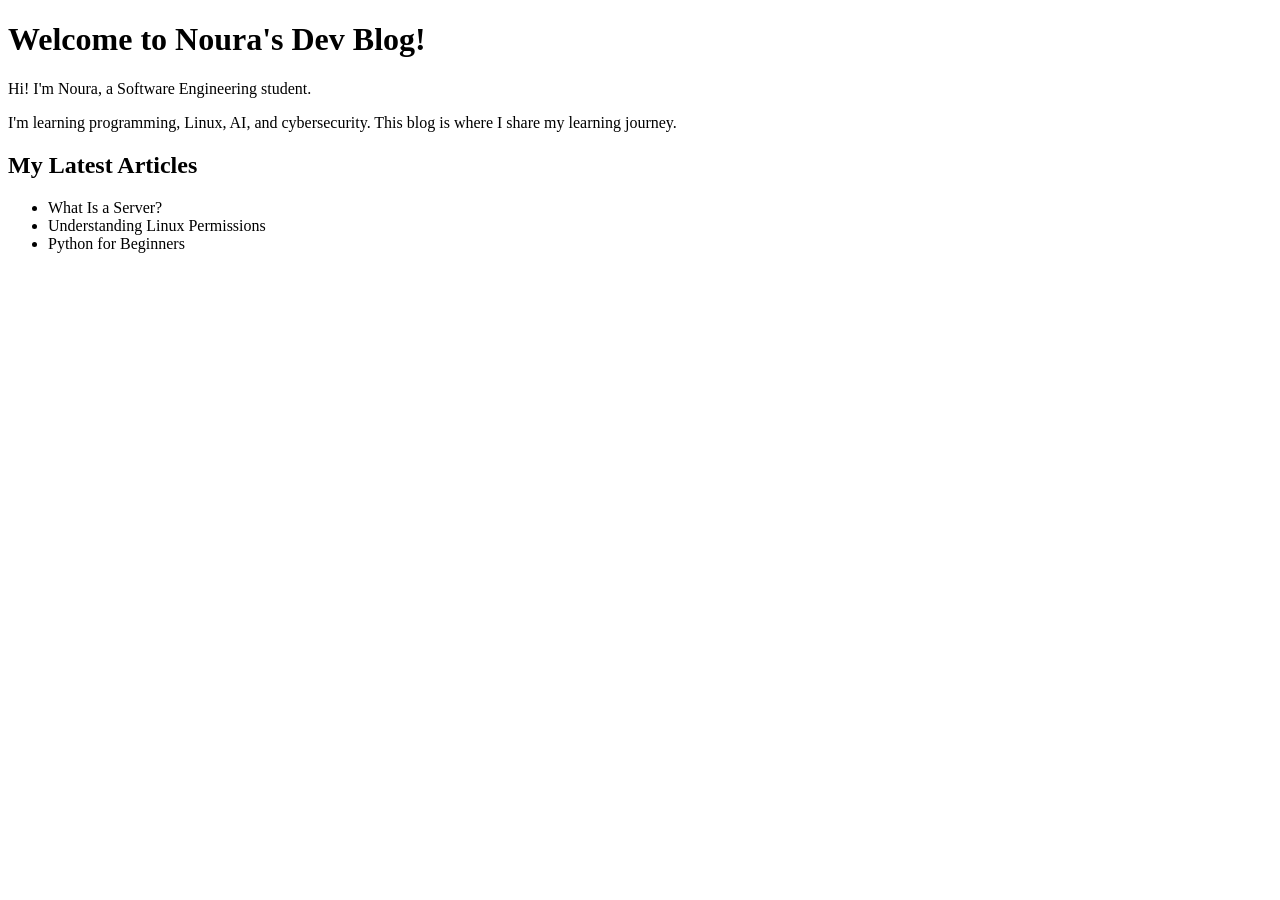
==== index.html @ 523fd0c4 "Create index.html" ====
<!DOCTYPE html>
<html lang="en">
<head>
    <meta charset="UTF-8">
    <meta name="viewport" content="width=device-width, initial-scale=1.0">
    <title>Noura's Dev Blog</title>
</head>
<body>
    <h1>Welcome to Noura's Dev Blog!</h1>

    <p>Hi! I'm Noura, a Software Engineering student.</p>

    <p>
        I'm learning programming, Linux, AI, and cybersecurity.
        This blog is where I share my learning journey.
    </p>

    <h2>My Latest Articles</h2>

    <ul>
        <li>What Is a Server?</li>
        <li>Understanding Linux Permissions</li>
        <li>Python for Beginners</li>
    </ul>
</body>
</html>
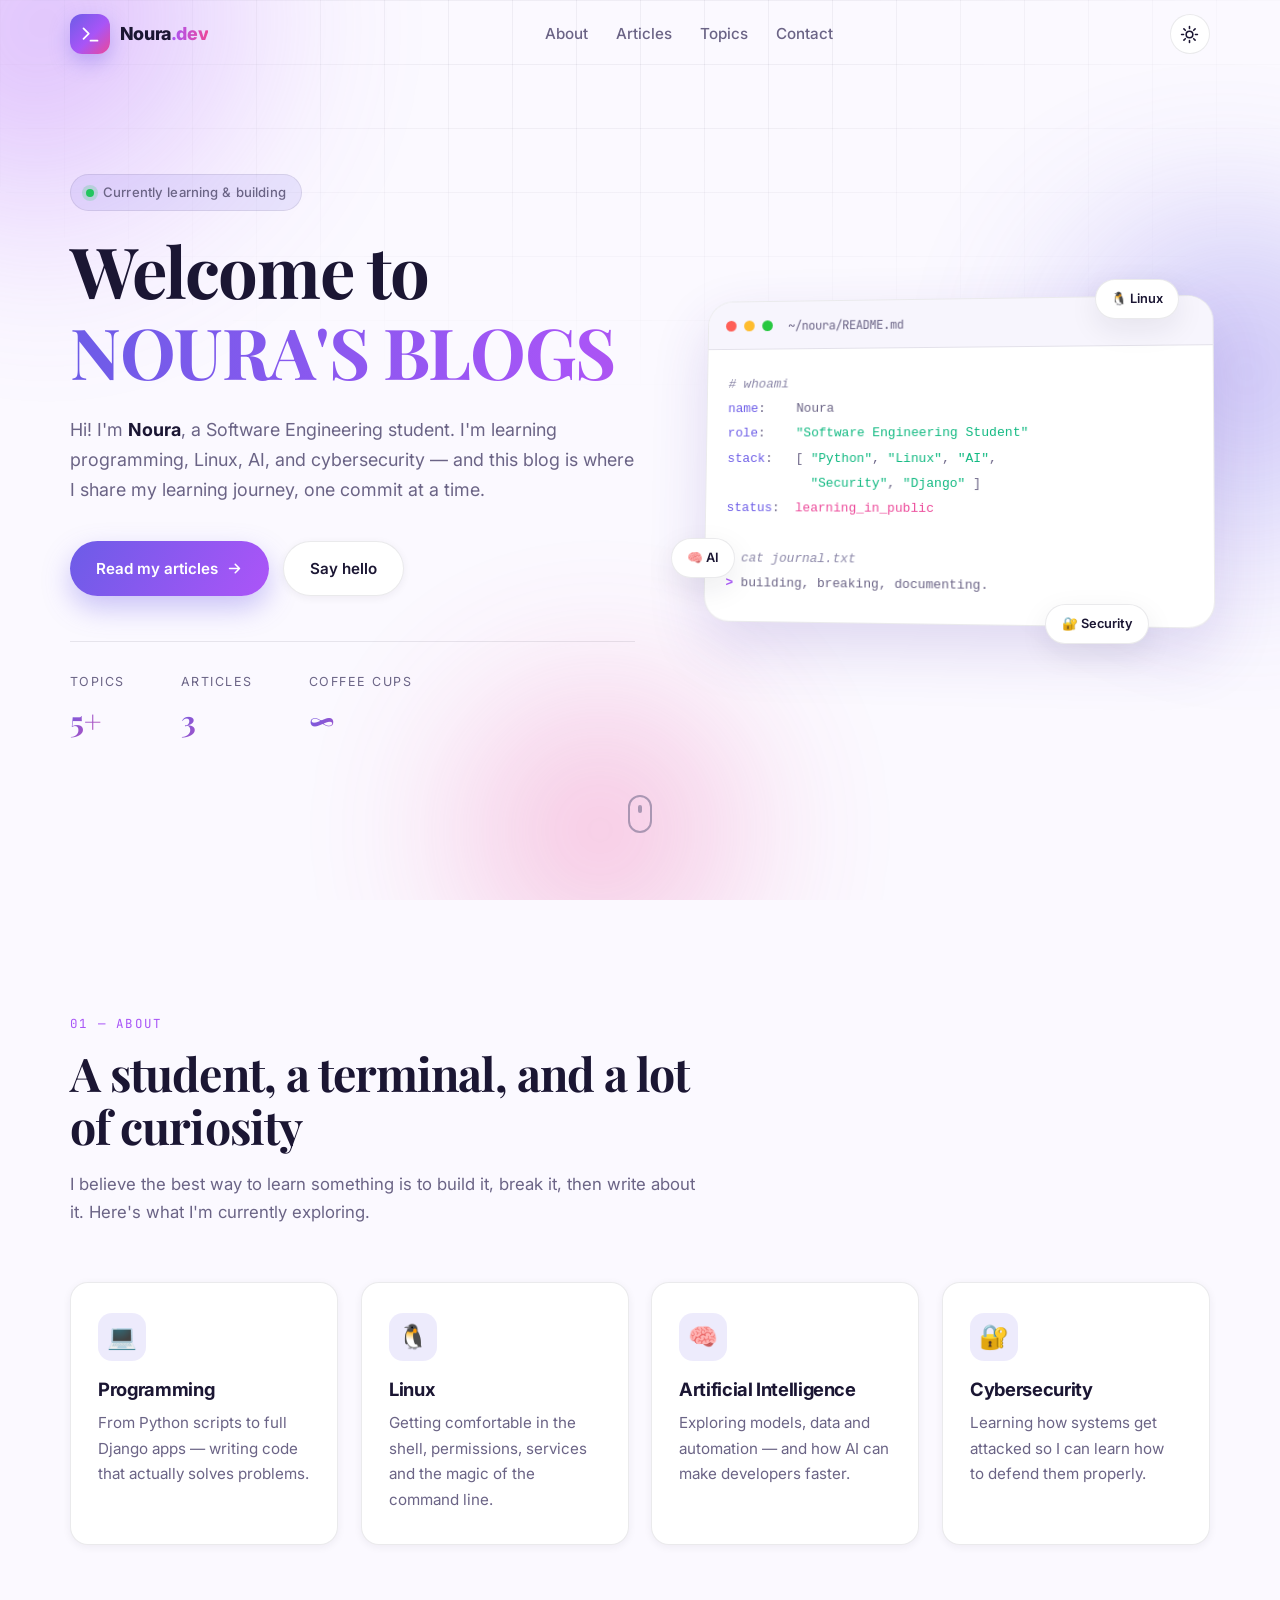
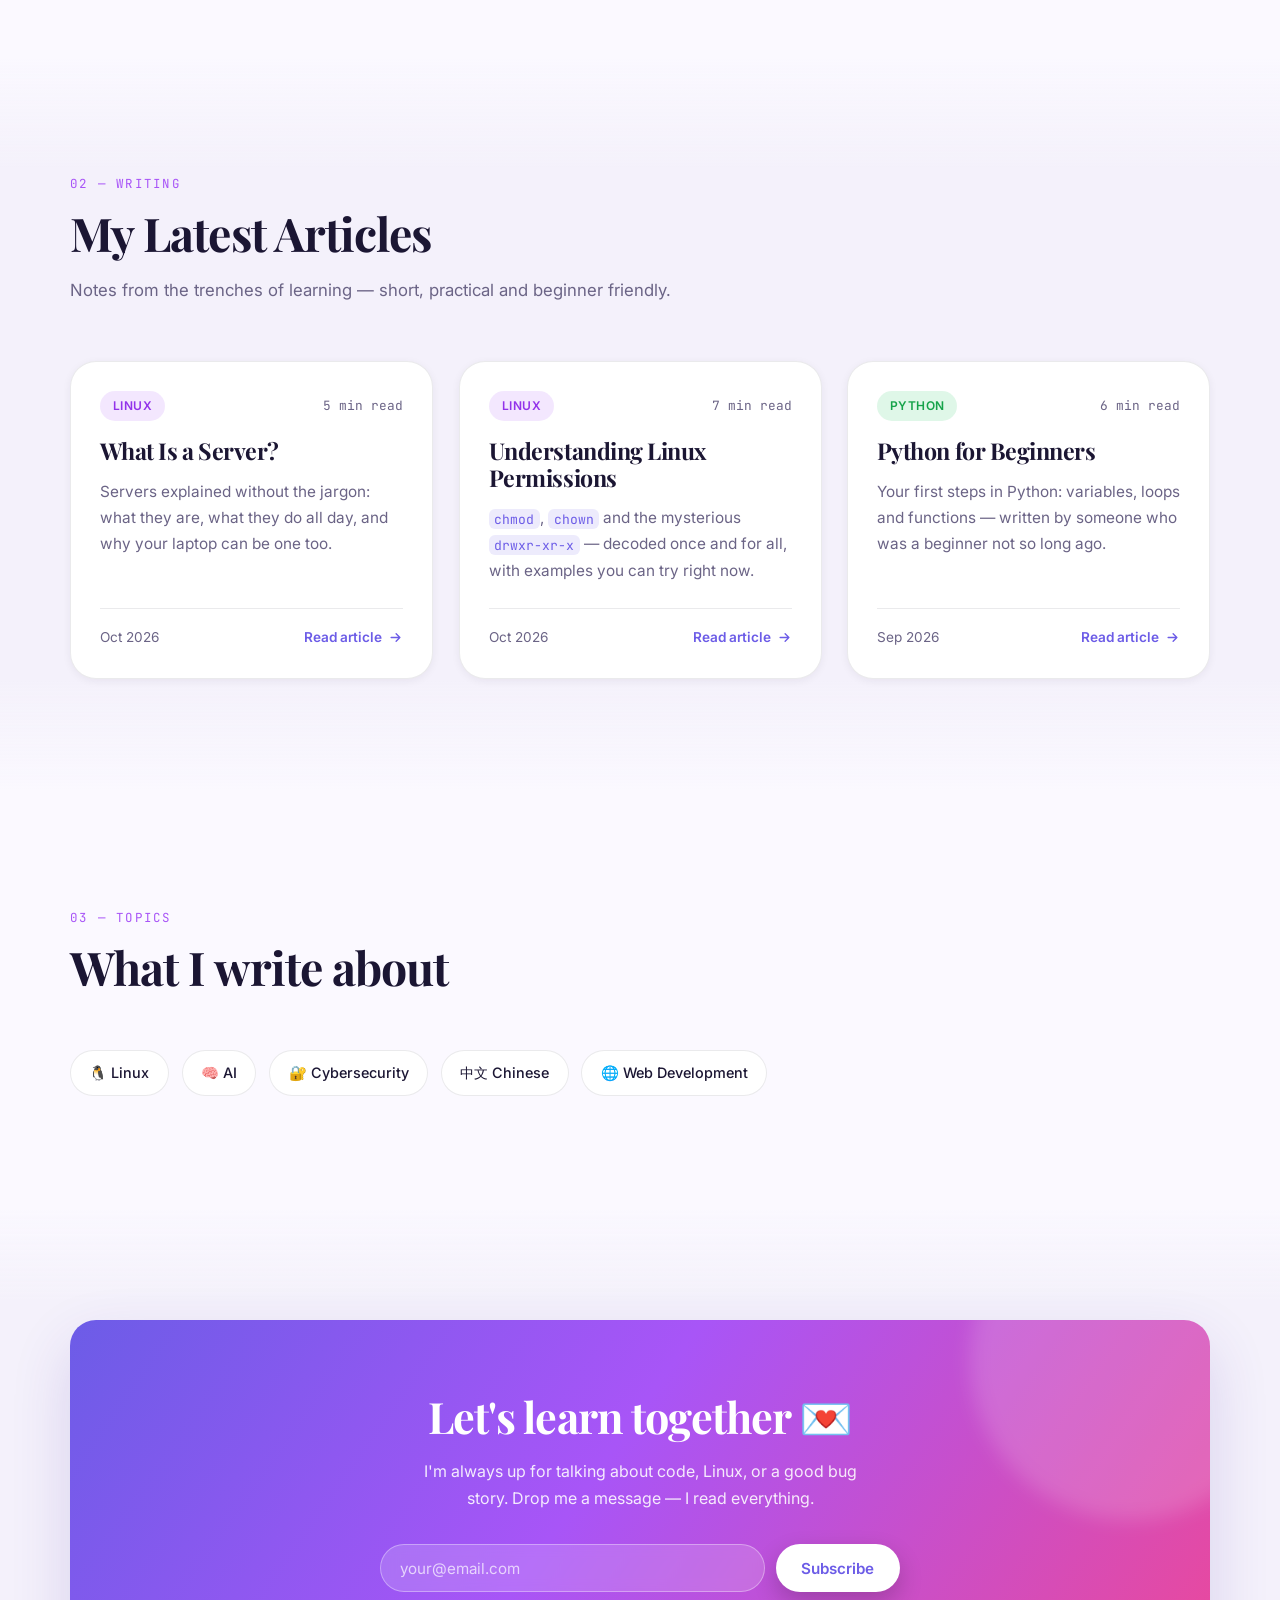
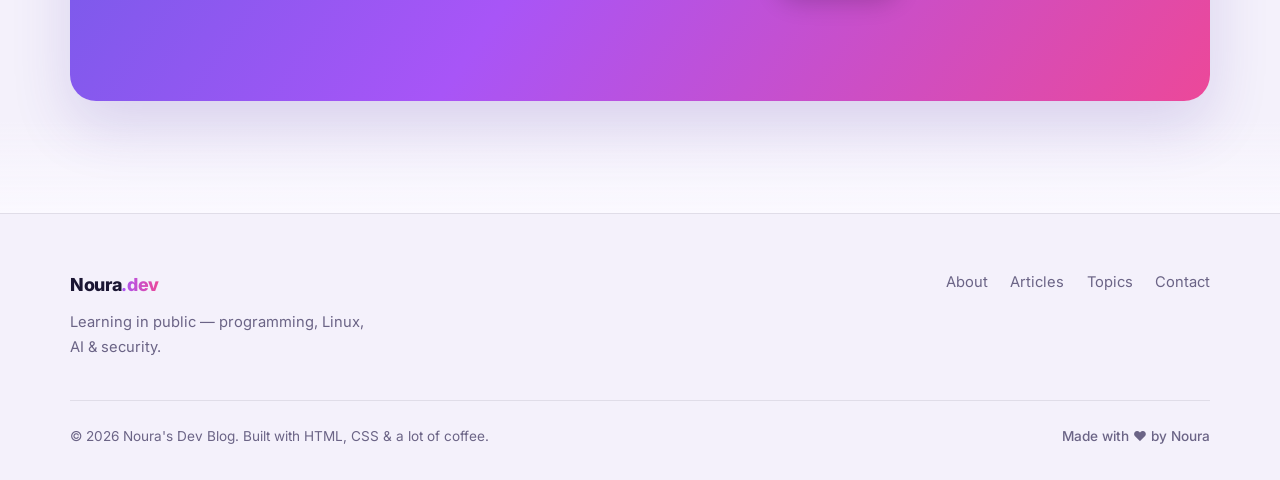
==== commit c08f042f: "styling" ====
--- a/index.html
+++ b/index.html
@@ -1,26 +1,297 @@
 <!DOCTYPE html>
-<html lang="en">
+<html lang="en" data-theme="light">
 <head>
     <meta charset="UTF-8">
     <meta name="viewport" content="width=device-width, initial-scale=1.0">
-    <title>Noura's Dev Blog</title>
+    <meta name="description" content="Noura's Dev Blog — a software engineering student's journey through programming, Linux, AI and cybersecurity.">
+    <title>NOURA'S BLOGS ✦ Learn · Build · Share</title>
+
+    <link rel="preconnect" href="https://fonts.googleapis.com">
+    <link rel="preconnect" href="https://fonts.gstatic.com" crossorigin>
+    <link href="https://fonts.googleapis.com/css2?family=Inter:wght@400;500;600;700;800&family=Playfair+Display:ital,wght@0,600;0,700;1,600&family=JetBrains+Mono:wght@400;500&display=swap" rel="stylesheet">
+    <link rel="stylesheet" href="styles.css">
 </head>
 <body>
-    <h1>Welcome to Noura's Dev Blog!</h1>
-
-    <p>Hi! I'm Noura, a Software Engineering student.</p>
-
-    <p>
-        I'm learning programming, Linux, AI, and cybersecurity.
-        This blog is where I share my learning journey.
-    </p>
-
-    <h2>My Latest Articles</h2>
-
-    <ul>
-        <li>What Is a Server?</li>
-        <li>Understanding Linux Permissions</li>
-        <li>Python for Beginners</li>
-    </ul>
+    <!-- Decorative background -->
+    <div class="bg-decor" aria-hidden="true">
+        <span class="blob blob-1"></span>
+        <span class="blob blob-2"></span>
+        <span class="blob blob-3"></span>
+        <span class="grid-lines"></span>
+    </div>
+
+    <a class="skip-link" href="#main">Skip to content</a>
+
+    <!-- ================= NAVBAR ================= -->
+    <header class="nav" id="nav">
+        <div class="container nav__inner">
+            <a class="logo" href="#top">
+                <span class="logo__mark" aria-hidden="true">
+                    <svg viewBox="0 0 24 24" fill="none" stroke="currentColor" stroke-width="2" stroke-linecap="round" stroke-linejoin="round">
+                        <path d="M4 17l6-6-6-6"/><path d="M12 19h8"/>
+                    </svg>
+                </span>
+                <span class="logo__text">Noura<span class="logo__accent">.dev</span></span>
+            </a>
+
+            <nav class="nav__links" aria-label="Main navigation">
+                <a href="#about">About</a>
+                <a href="#articles">Articles</a>
+                <a href="#topics">Topics</a>
+                <a href="#contact">Contact</a>
+            </nav>
+
+            <div class="nav__actions">
+                <button class="theme-toggle" id="themeToggle" type="button" aria-label="Toggle dark mode" title="Toggle dark mode">
+                    <svg class="icon-sun" viewBox="0 0 24 24" fill="none" stroke="currentColor" stroke-width="2" stroke-linecap="round">
+                        <circle cx="12" cy="12" r="4.2"/>
+                        <path d="M12 2v2.5M12 19.5V22M2 12h2.5M19.5 12H22M4.9 4.9l1.8 1.8M17.3 17.3l1.8 1.8M19.1 4.9l-1.8 1.8M6.7 17.3l-1.8 1.8"/>
+                    </svg>
+                    <svg class="icon-moon" viewBox="0 0 24 24" fill="none" stroke="currentColor" stroke-width="2" stroke-linecap="round" stroke-linejoin="round">
+                        <path d="M20 14.5A8.5 8.5 0 1 1 9.5 4a7 7 0 0 0 10.5 10.5z"/>
+                    </svg>
+                </button>
+                <button class="nav-toggle" id="navToggle" type="button" aria-label="Open menu" aria-expanded="false">
+                    <span></span><span></span><span></span>
+                </button>
+            </div>
+        </div>
+    </header>
+
+    <main id="main">
+        <!-- ================= HERO ================= -->
+        <section class="hero" id="top">
+            <div class="container hero__inner">
+                <div class="hero__copy reveal">
+                    <span class="badge">
+                        <span class="badge__dot"></span>
+                        Currently learning &amp; building
+                    </span>
+
+                    <h1 class="hero__title">
+                        Welcome to
+                        <span class="gradient-text">NOURA'S BLOGS</span>
+                    </h1>
+
+                    <p class="hero__lead">
+                        Hi! I'm <strong>Noura</strong>, a Software Engineering student.
+                        I'm learning programming, Linux, AI, and cybersecurity —
+                        and this blog is where I share my learning journey, one commit at a time.
+                    </p>
+
+                    <div class="hero__cta">
+                        <a class="btn btn--primary" href="#articles">
+                            Read my articles
+                            <svg viewBox="0 0 24 24" fill="none" stroke="currentColor" stroke-width="2.2" stroke-linecap="round" stroke-linejoin="round">
+                                <path d="M5 12h14M13 6l6 6-6 6"/>
+                            </svg>
+                        </a>
+                        <a class="btn btn--ghost" href="#contact">Say hello</a>
+                    </div>
+
+                    <dl class="stats">
+                        <div class="stat">
+                            <dt>Topics</dt><dd>5+</dd>
+                        </div>
+                        <div class="stat">
+                            <dt>Articles</dt><dd id="statArticles">3</dd>
+                        </div>
+                        <div class="stat">
+                            <dt>Coffee cups</dt><dd>&#8734;</dd>
+                        </div>
+                    </dl>
+                </div>
+
+                <div class="hero__card reveal reveal--delay">
+                    <div class="card-window">
+                        <div class="card-window__bar">
+                            <span class="dot dot--red"></span>
+                            <span class="dot dot--yellow"></span>
+                            <span class="dot dot--green"></span>
+                            <span class="card-window__title">~/noura/README.md</span>
+                        </div>
+                        <pre class="card-window__body"><code><span class="tok-c"># whoami</span>
+<span class="tok-k">name</span>:    Noura
+<span class="tok-k">role</span>:    <span class="tok-s">"Software Engineering Student"</span>
+<span class="tok-k">stack</span>:   [ <span class="tok-s">"Python"</span>, <span class="tok-s">"Linux"</span>, <span class="tok-s">"AI"</span>,
+           <span class="tok-s">"Security"</span>, <span class="tok-s">"Django"</span> ]
+<span class="tok-k">status</span>:  <span class="tok-b">learning_in_public</span>
+
+<span class="tok-c">$ cat journal.txt</span>
+<span class="tok-o">&gt;</span> building, breaking, documenting.</code></pre>
+                    </div>
+
+                    <div class="float-chip float-chip--1">🐧 Linux</div>
+                    <div class="float-chip float-chip--2">🧠 AI</div>
+                    <div class="float-chip float-chip--3">🔐 Security</div>
+                </div>
+            </div>
+
+            <a class="scroll-hint" href="#about" aria-label="Scroll down">
+                <span class="scroll-hint__mouse"></span>
+            </a>
+        </section>
+
+        <!-- ================= ABOUT ================= -->
+        <section class="section" id="about">
+            <div class="container">
+                <header class="section__head reveal">
+                    <span class="eyebrow">01 — About</span>
+                    <h2 class="section__title">A student, a terminal, and a lot of curiosity</h2>
+                    <p class="section__sub">
+                        I believe the best way to learn something is to build it, break it, then write about it.
+                        Here's what I'm currently exploring.
+                    </p>
+                </header>
+
+                <div class="about__grid">
+                    <article class="glass-card reveal">
+                        <span class="glass-card__icon">💻</span>
+                        <h3>Programming</h3>
+                        <p>From Python scripts to full Django apps — writing code that actually solves problems.</p>
+                    </article>
+                    <article class="glass-card reveal reveal--delay">
+                        <span class="glass-card__icon">🐧</span>
+                        <h3>Linux</h3>
+                        <p>Getting comfortable in the shell, permissions, services and the magic of the command line.</p>
+                    </article>
+                    <article class="glass-card reveal reveal--delay-2">
+                        <span class="glass-card__icon">🧠</span>
+                        <h3>Artificial Intelligence</h3>
+                        <p>Exploring models, data and automation — and how AI can make developers faster.</p>
+                    </article>
+                    <article class="glass-card reveal reveal--delay-3">
+                        <span class="glass-card__icon">🔐</span>
+                        <h3>Cybersecurity</h3>
+                        <p>Learning how systems get attacked so I can learn how to defend them properly.</p>
+                    </article>
+                </div>
+            </div>
+        </section>
+
+        <!-- ================= ARTICLES ================= -->
+        <section class="section section--tinted" id="articles">
+            <div class="container">
+                <header class="section__head reveal">
+                    <span class="eyebrow">02 — Writing</span>
+                    <h2 class="section__title">My Latest Articles</h2>
+                    <p class="section__sub">Notes from the trenches of learning — short, practical and beginner friendly.</p>
+                </header>
+
+                <div class="posts">
+                    <article class="post reveal">
+                        <div class="post__top">
+                            <span class="tag tag--linux">Linux</span>
+                            <span class="post__meta">5 min read</span>
+                        </div>
+                        <h3 class="post__title"><a href="#">What Is a Server?</a></h3>
+                        <p class="post__excerpt">
+                            Servers explained without the jargon: what they are, what they do all day,
+                            and why your laptop can be one too.
+                        </p>
+                        <footer class="post__foot">
+                            <span class="post__date">Oct 2026</span>
+                            <span class="post__link">Read article
+                                <svg viewBox="0 0 24 24" fill="none" stroke="currentColor" stroke-width="2.2" stroke-linecap="round" stroke-linejoin="round"><path d="M5 12h14M13 6l6 6-6 6"/></svg>
+                            </span>
+                        </footer>
+                    </article>
+
+                    <article class="post reveal reveal--delay">
+                        <div class="post__top">
+                            <span class="tag tag--linux">Linux</span>
+                            <span class="post__meta">7 min read</span>
+                        </div>
+                        <h3 class="post__title"><a href="#">Understanding Linux Permissions</a></h3>
+                        <p class="post__excerpt">
+                            <code>chmod</code>, <code>chown</code> and the mysterious <code>drwxr-xr-x</code> —
+                            decoded once and for all, with examples you can try right now.
+                        </p>
+                        <footer class="post__foot">
+                            <span class="post__date">Oct 2026</span>
+                            <span class="post__link">Read article
+                                <svg viewBox="0 0 24 24" fill="none" stroke="currentColor" stroke-width="2.2" stroke-linecap="round" stroke-linejoin="round"><path d="M5 12h14M13 6l6 6-6 6"/></svg>
+                            </span>
+                        </footer>
+                    </article>
+
+                    <article class="post reveal reveal--delay-2">
+                        <div class="post__top">
+                            <span class="tag tag--python">Python</span>
+                            <span class="post__meta">6 min read</span>
+                        </div>
+                        <h3 class="post__title"><a href="#">Python for Beginners</a></h3>
+                        <p class="post__excerpt">
+                            Your first steps in Python: variables, loops and functions — written by someone
+                            who was a beginner not so long ago.
+                        </p>
+                        <footer class="post__foot">
+                            <span class="post__date">Sep 2026</span>
+                            <span class="post__link">Read article
+                                <svg viewBox="0 0 24 24" fill="none" stroke="currentColor" stroke-width="2.2" stroke-linecap="round" stroke-linejoin="round"><path d="M5 12h14M13 6l6 6-6 6"/></svg>
+                            </span>
+                        </footer>
+                    </article>
+                </div>
+            </div>
+        </section>
+
+        <!-- ================= TOPICS ================= -->
+        <section class="section" id="topics">
+            <div class="container">
+                <header class="section__head reveal">
+                    <span class="eyebrow">03 — Topics</span>
+                    <h2 class="section__title">What I write about</h2>
+                </header>
+                <div class="chips reveal">
+                    <span class="chip">🐧 Linux</span>
+                    <span class="chip">🧠 AI</span>
+                    <span class="chip">🔐 Cybersecurity</span>
+                    <span class="chip">中文 Chinese</span>
+                    <span class="chip">🌐 Web Development</span>
+                </div>
+            </div>
+        </section>
+
+        <!-- ================= CONTACT ================= -->
+        <section class="section section--tinted" id="contact">
+            <div class="container">
+                <div class="cta reveal">
+                    <h2 class="cta__title">Let's learn together 💌</h2>
+                    <p class="cta__sub">
+                        I'm always up for talking about code, Linux, or a good bug story.
+                        Drop me a message — I read everything.
+                    </p>
+                    <form class="cta__form" id="subscribeForm" novalidate>
+                        <input type="email" id="emailInput" placeholder="your@email.com" aria-label="Your email" required>
+                        <button class="btn btn--primary" type="submit">Subscribe</button>
+                    </form>
+                    <p class="cta__note" id="formNote" role="status"></p>
+                </div>
+            </div>
+        </section>
+    </main>
+
+    <!-- ================= FOOTER ================= -->
+    <footer class="footer">
+        <div class="container footer__inner">
+            <div class="footer__brand">
+                <span class="logo__text">Noura<span class="logo__accent">.dev</span></span>
+                <p>Learning in public — programming, Linux, AI &amp; security.</p>
+            </div>
+            <nav class="footer__links" aria-label="Footer navigation">
+                <a href="#about">About</a>
+                <a href="#articles">Articles</a>
+                <a href="#topics">Topics</a>
+                <a href="#contact">Contact</a>
+            </nav>
+        </div>
+        <div class="container footer__bottom">
+            <p>&copy; <span id="year">2026</span> Noura's Dev Blog. Built with HTML, CSS &amp; a lot of coffee.</p>
+            <p class="footer__heart">Made with ❤️ by Noura</p>
+        </div>
+    </footer>
+
+    <script src="script.js"></script>
 </body>
 </html>
--- a/styles.css
+++ b/styles.css
@@ -0,0 +1,829 @@
+/* ============================================================
+   Noura's Dev Blog — stylesheet
+   Palette: indigo / violet / pink accent on soft neutral base
+   ============================================================ */
+
+/* ---------- 1. Design tokens ---------- */
+:root {
+    --font-sans: "Inter", ui-sans-serif, system-ui, -apple-system, "Segoe UI", Roboto, sans-serif;
+    --font-serif: "Playfair Display", Georgia, "Times New Roman", serif;
+    --font-mono: "JetBrains Mono", ui-monospace, "SFMono-Regular", Consolas, monospace;
+
+    --bg: #fbf9ff;
+    --bg-soft: #f4f1fb;
+    --surface: #ffffff;
+    --surface-2: #f7f5fd;
+    --text: #1b1633;
+    --text-muted: #6b6486;
+    --border: rgba(27, 22, 51, 0.09);
+
+    --brand: #6c5ce7;
+    --brand-2: #a855f7;
+    --brand-3: #ec4899;
+    --brand-soft: rgba(108, 92, 231, 0.12);
+
+    --radius-sm: 12px;
+    --radius: 18px;
+    --radius-lg: 26px;
+    --shadow-sm: 0 2px 8px rgba(27, 22, 51, 0.06);
+    --shadow: 0 10px 30px rgba(27, 22, 51, 0.08);
+    --shadow-lg: 0 24px 60px rgba(76, 45, 168, 0.16);
+
+    --maxw: 1140px;
+    --ease: cubic-bezier(.22, .68, 0, 1);
+}
+
+[data-theme="dark"] {
+    --bg: #0d0b1a;
+    --bg-soft: #131024;
+    --surface: #171331;
+    --surface-2: #1e1940;
+    --text: #f2effa;
+    --text-muted: #a49dc4;
+    --border: rgba(242, 239, 250, 0.12);
+
+    --brand: #9b8cff;
+    --brand-2: #c084fc;
+    --brand-3: #f472b6;
+    --brand-soft: rgba(155, 140, 255, 0.18);
+
+    --shadow-sm: 0 2px 8px rgba(0, 0, 0, 0.35);
+    --shadow: 0 10px 30px rgba(0, 0, 0, 0.45);
+    --shadow-lg: 0 24px 60px rgba(0, 0, 0, 0.55);
+}
+
+/* ---------- 2. Base ---------- */
+*, *::before, *::after { box-sizing: border-box; }
+
+html { scroll-behavior: smooth; }
+
+body {
+    margin: 0;
+    font-family: var(--font-sans);
+    background: var(--bg);
+    color: var(--text);
+    line-height: 1.7;
+    -webkit-font-smoothing: antialiased;
+    overflow-x: hidden;
+    transition: background .4s var(--ease), color .4s var(--ease);
+}
+
+h1, h2, h3 { line-height: 1.15; margin: 0; letter-spacing: -0.02em; }
+p { margin: 0; }
+a { color: inherit; text-decoration: none; }
+img, svg { display: block; max-width: 100%; }
+ul { margin: 0; padding: 0; list-style: none; }
+
+::selection { background: var(--brand); color: #fff; }
+
+.container {
+    width: min(100% - 2.5rem, var(--maxw));
+    margin-inline: auto;
+}
+
+.skip-link {
+    position: absolute;
+    left: -999px;
+    top: 1rem;
+    z-index: 200;
+    background: var(--brand);
+    color: #fff;
+    padding: .6rem 1rem;
+    border-radius: var(--radius-sm);
+}
+.skip-link:focus { left: 1rem; }
+
+:focus-visible {
+    outline: 3px solid var(--brand-2);
+    outline-offset: 3px;
+    border-radius: 6px;
+}
+
+/* ---------- 3. Decorative background ---------- */
+.bg-decor {
+    position: fixed;
+    inset: 0;
+    z-index: -1;
+    overflow: hidden;
+    pointer-events: none;
+}
+.blob {
+    position: absolute;
+    border-radius: 50%;
+    filter: blur(80px);
+    opacity: .45;
+    animation: float 18s ease-in-out infinite;
+}
+.blob-1 {
+    width: 460px; height: 460px;
+    top: -140px; left: -120px;
+    background: radial-gradient(circle at 30% 30%, #a855f7, transparent 70%);
+}
+.blob-2 {
+    width: 420px; height: 420px;
+    top: 22%; right: -140px;
+    background: radial-gradient(circle at 60% 40%, #6c5ce7, transparent 70%);
+    animation-delay: -6s;
+}
+.blob-3 {
+    width: 380px; height: 380px;
+    bottom: -120px; left: 32%;
+    background: radial-gradient(circle at 50% 50%, #ec4899, transparent 70%);
+    animation-delay: -12s;
+}
+.grid-lines {
+    position: absolute;
+    inset: 0;
+    background-image:
+        linear-gradient(to right, var(--border) 1px, transparent 1px),
+        linear-gradient(to bottom, var(--border) 1px, transparent 1px);
+    background-size: 64px 64px;
+    mask-image: radial-gradient(ellipse 80% 60% at 50% 0%, #000 20%, transparent 75%);
+    -webkit-mask-image: radial-gradient(ellipse 80% 60% at 50% 0%, #000 20%, transparent 75%);
+    opacity: .6;
+}
+@keyframes float {
+    0%, 100% { transform: translate3d(0, 0, 0) scale(1); }
+    50%      { transform: translate3d(30px, -40px, 0) scale(1.08); }
+}
+
+/* ---------- 4. Navbar ---------- */
+.nav {
+    position: sticky;
+    top: 0;
+    z-index: 100;
+    padding: .9rem 0;
+    transition: padding .3s var(--ease), background .3s var(--ease),
+                box-shadow .3s var(--ease), border-color .3s var(--ease);
+    border-bottom: 1px solid transparent;
+}
+.nav.is-scrolled {
+    padding: .55rem 0;
+    background: color-mix(in srgb, var(--bg) 78%, transparent);
+    backdrop-filter: blur(16px) saturate(160%);
+    -webkit-backdrop-filter: blur(16px) saturate(160%);
+    border-bottom-color: var(--border);
+    box-shadow: var(--shadow-sm);
+}
+.nav__inner {
+    display: flex;
+    align-items: center;
+    gap: 1.5rem;
+    justify-content: space-between;
+}
+
+.logo { display: inline-flex; align-items: center; gap: .6rem; }
+.logo__mark {
+    display: grid;
+    place-items: center;
+    width: 40px; height: 40px;
+    border-radius: 12px;
+    color: #fff;
+    background: linear-gradient(135deg, var(--brand), var(--brand-2) 55%, var(--brand-3));
+    box-shadow: 0 8px 20px rgba(108, 92, 231, .35);
+}
+.logo__mark svg { width: 21px; height: 21px; }
+.logo__text {
+    font-weight: 800;
+    font-size: 1.12rem;
+    letter-spacing: -0.02em;
+}
+.logo__accent {
+    background: linear-gradient(90deg, var(--brand-2), var(--brand-3));
+    -webkit-background-clip: text;
+    background-clip: text;
+    color: transparent;
+}
+
+.nav__links { display: flex; gap: 1.75rem; }
+.nav__links a {
+    position: relative;
+    font-size: .95rem;
+    font-weight: 500;
+    color: var(--text-muted);
+    padding: .35rem 0;
+    transition: color .25s var(--ease);
+}
+.nav__links a::after {
+    content: "";
+    position: absolute;
+    left: 0; bottom: 0;
+    width: 0; height: 2px;
+    border-radius: 2px;
+    background: linear-gradient(90deg, var(--brand-2), var(--brand-3));
+    transition: width .3s var(--ease);
+}
+.nav__links a:hover { color: var(--text); }
+.nav__links a:hover::after,
+.nav__links a.is-active::after { width: 100%; }
+.nav__links a.is-active { color: var(--text); }
+
+.nav__actions { display: flex; align-items: center; gap: .6rem; }
+
+.theme-toggle {
+    display: grid;
+    place-items: center;
+    width: 40px; height: 40px;
+    border: 1px solid var(--border);
+    border-radius: 50%;
+    background: var(--surface);
+    color: var(--text);
+    cursor: pointer;
+    transition: transform .3s var(--ease), background .3s var(--ease), border-color .3s var(--ease);
+}
+.theme-toggle:hover { transform: rotate(20deg) scale(1.06); border-color: var(--brand-2); }
+.theme-toggle svg { width: 19px; height: 19px; }
+[data-theme="light"] .icon-moon { display: none; }
+[data-theme="dark"]  .icon-sun  { display: none; }
+
+.nav-toggle {
+    display: none;
+    flex-direction: column;
+    justify-content: center;
+    gap: 5px;
+    width: 40px; height: 40px;
+    border: 1px solid var(--border);
+    border-radius: 12px;
+    background: var(--surface);
+    cursor: pointer;
+    padding: 0 9px;
+}
+.nav-toggle span {
+    display: block;
+    height: 2px;
+    border-radius: 2px;
+    background: var(--text);
+    transition: transform .3s var(--ease), opacity .2s var(--ease);
+}
+.nav-toggle[aria-expanded="true"] span:nth-child(1) { transform: translateY(7px) rotate(45deg); }
+.nav-toggle[aria-expanded="true"] span:nth-child(2) { opacity: 0; }
+.nav-toggle[aria-expanded="true"] span:nth-child(3) { transform: translateY(-7px) rotate(-45deg); }
+
+/* ---------- 5. Buttons ---------- */
+.btn {
+    display: inline-flex;
+    align-items: center;
+    justify-content: center;
+    gap: .55rem;
+    padding: .85rem 1.6rem;
+    border: 0;
+    border-radius: 999px;
+    font-family: inherit;
+    font-size: .95rem;
+    font-weight: 600;
+    cursor: pointer;
+    white-space: nowrap;
+    transition: transform .25s var(--ease), box-shadow .25s var(--ease),
+                background .25s var(--ease), color .25s var(--ease);
+}
+.btn svg { width: 17px; height: 17px; transition: transform .25s var(--ease); }
+.btn:hover { transform: translateY(-3px); }
+.btn:hover svg { transform: translateX(4px); }
+.btn:active { transform: translateY(0); }
+
+.btn--primary {
+    color: #fff;
+    background: linear-gradient(120deg, var(--brand), var(--brand-2) 50%, var(--brand-3));
+    background-size: 200% 100%;
+    box-shadow: 0 12px 28px rgba(108, 92, 231, .35);
+}
+.btn--primary:hover { background-position: 100% 0; box-shadow: 0 18px 40px rgba(168, 85, 247, .45); }
+
+.btn--ghost {
+    background: var(--surface);
+    color: var(--text);
+    border: 1px solid var(--border);
+    box-shadow: var(--shadow-sm);
+}
+.btn--ghost:hover { border-color: var(--brand-2); color: var(--brand); }
+
+/* ---------- 6. Hero ---------- */
+.hero {
+    position: relative;
+    padding: clamp(3rem, 9vw, 6.5rem) 0 4rem;
+}
+.hero__inner {
+    display: grid;
+    grid-template-columns: 1.05fr .95fr;
+    gap: clamp(2rem, 5vw, 4rem);
+    align-items: center;
+}
+
+.badge {
+    display: inline-flex;
+    align-items: center;
+    gap: .55rem;
+    padding: .4rem .95rem;
+    border-radius: 999px;
+    background: var(--brand-soft);
+    border: 1px solid var(--border);
+    color: var(--text-muted);
+    font-size: .82rem;
+    font-weight: 500;
+    letter-spacing: .01em;
+}
+.badge__dot {
+    width: 8px; height: 8px;
+    border-radius: 50%;
+    background: #22c55e;
+    box-shadow: 0 0 0 4px rgba(34, 197, 94, .2);
+    animation: pulse 2s infinite;
+}
+@keyframes pulse {
+    0%, 100% { box-shadow: 0 0 0 0 rgba(34, 197, 94, .45); }
+    70%      { box-shadow: 0 0 0 10px rgba(34, 197, 94, 0); }
+}
+
+.hero__title {
+    font-family: var(--font-serif);
+    font-size: clamp(2.6rem, 6.2vw, 4.4rem);
+    font-weight: 700;
+    margin: 1.2rem 0 0;
+}
+.gradient-text {
+    display: block;
+    background: linear-gradient(100deg, var(--brand), var(--brand-2) 45%, var(--brand-3));
+    -webkit-background-clip: text;
+    background-clip: text;
+    color: transparent;
+    background-size: 200% auto;
+    animation: shine 7s linear infinite;
+}
+@keyframes shine {
+    to { background-position: 200% center; }
+}
+
+.hero__lead {
+    margin-top: 1.4rem;
+    max-width: 54ch;
+    font-size: clamp(1rem, 1.6vw, 1.12rem);
+    color: var(--text-muted);
+}
+.hero__lead strong { color: var(--text); }
+
+.hero__cta {
+    display: flex;
+    flex-wrap: wrap;
+    gap: .9rem;
+    margin-top: 2.2rem;
+}
+
+.stats {
+    display: flex;
+    gap: clamp(1.5rem, 5vw, 3.5rem);
+    margin: 2.8rem 0 0;
+    padding-top: 1.8rem;
+    border-top: 1px solid var(--border);
+}
+.stat dt {
+    font-size: .78rem;
+    text-transform: uppercase;
+    letter-spacing: .12em;
+    color: var(--text-muted);
+}
+.stat dd {
+    margin: .2rem 0 0;
+    font-family: var(--font-serif);
+    font-size: 1.9rem;
+    font-weight: 700;
+    background: linear-gradient(120deg, var(--brand), var(--brand-3));
+    -webkit-background-clip: text;
+    background-clip: text;
+    color: transparent;
+}
+
+/* hero code card */
+.hero__card { position: relative; }
+.card-window {
+    border-radius: var(--radius-lg);
+    background: var(--surface);
+    border: 1px solid var(--border);
+    box-shadow: var(--shadow-lg);
+    overflow: hidden;
+    transform: perspective(1200px) rotateY(-6deg) rotateX(3deg);
+    transition: transform .5s var(--ease);
+}
+.card-window:hover { transform: perspective(1200px) rotateY(0deg) rotateX(0deg); }
+.card-window__bar {
+    display: flex;
+    align-items: center;
+    gap: .5rem;
+    padding: .85rem 1.1rem;
+    background: var(--surface-2);
+    border-bottom: 1px solid var(--border);
+}
+.dot { width: 11px; height: 11px; border-radius: 50%; }
+.dot--red { background: #ff5f57; }
+.dot--yellow { background: #febc2e; }
+.dot--green { background: #28c840; }
+.card-window__title {
+    margin-left: .5rem;
+    font-family: var(--font-mono);
+    font-size: .78rem;
+    color: var(--text-muted);
+}
+.card-window__body {
+    margin: 0;
+    padding: 1.4rem 1.35rem 1.6rem;
+    font-family: var(--font-mono);
+    font-size: .82rem;
+    line-height: 1.85;
+    color: var(--text-muted);
+    overflow-x: auto;
+}
+.tok-c { color: #8b87a8; font-style: italic; }
+.tok-k { color: var(--brand); font-weight: 500; }
+.tok-s { color: #10b981; }
+.tok-b { color: var(--brand-3); }
+.tok-o { color: var(--brand-2); font-weight: 700; }
+
+.float-chip {
+    position: absolute;
+    padding: .5rem .95rem;
+    border-radius: 999px;
+    background: var(--surface);
+    border: 1px solid var(--border);
+    box-shadow: var(--shadow);
+    font-size: .8rem;
+    font-weight: 600;
+    animation: float 9s ease-in-out infinite;
+}
+.float-chip--1 { top: -18px; right: 6%; }
+.float-chip--2 { bottom: 14%; left: -28px; animation-delay: -3s; }
+.float-chip--3 { bottom: -20px; right: 12%; animation-delay: -6s; }
+
+.scroll-hint {
+    display: grid;
+    place-items: center;
+    margin-top: 3rem;
+    opacity: .55;
+    transition: opacity .3s var(--ease);
+}
+.scroll-hint:hover { opacity: 1; }
+.scroll-hint__mouse {
+    width: 24px; height: 38px;
+    border: 2px solid var(--text-muted);
+    border-radius: 999px;
+    position: relative;
+}
+.scroll-hint__mouse::after {
+    content: "";
+    position: absolute;
+    left: 50%; top: 8px;
+    width: 4px; height: 8px;
+    margin-left: -2px;
+    border-radius: 2px;
+    background: var(--text-muted);
+    animation: wheel 1.6s ease-in-out infinite;
+}
+@keyframes wheel {
+    0%   { transform: translateY(0); opacity: 1; }
+    100% { transform: translateY(12px); opacity: 0; }
+}
+
+/* ---------- 7. Sections ---------- */
+.section { padding: clamp(4rem, 9vw, 7rem) 0; }
+.section--tinted {
+    background: linear-gradient(180deg, transparent, var(--bg-soft) 15%, var(--bg-soft) 85%, transparent);
+}
+
+.section__head { max-width: 640px; margin-bottom: clamp(2.2rem, 5vw, 3.5rem); }
+.eyebrow {
+    display: inline-block;
+    font-family: var(--font-mono);
+    font-size: .78rem;
+    letter-spacing: .18em;
+    text-transform: uppercase;
+    color: var(--brand-2);
+    margin-bottom: .8rem;
+}
+.section__title {
+    font-family: var(--font-serif);
+    font-size: clamp(1.9rem, 4vw, 2.9rem);
+    font-weight: 700;
+}
+.section__sub {
+    margin-top: 1rem;
+    color: var(--text-muted);
+    font-size: 1.05rem;
+}
+
+/* ---------- 8. About cards ---------- */
+.about__grid {
+    display: grid;
+    grid-template-columns: repeat(auto-fit, minmax(240px, 1fr));
+    gap: 1.4rem;
+}
+.glass-card {
+    position: relative;
+    padding: 1.9rem 1.7rem;
+    border-radius: var(--radius);
+    background: var(--surface);
+    border: 1px solid var(--border);
+    box-shadow: var(--shadow-sm);
+    overflow: hidden;
+    transition: transform .35s var(--ease), box-shadow .35s var(--ease), border-color .35s var(--ease);
+}
+.glass-card::before {
+    content: "";
+    position: absolute;
+    inset: 0 0 auto 0;
+    height: 4px;
+    background: linear-gradient(90deg, var(--brand), var(--brand-2), var(--brand-3));
+    transform: scaleX(0);
+    transform-origin: left;
+    transition: transform .4s var(--ease);
+}
+.glass-card:hover {
+    transform: translateY(-8px);
+    box-shadow: var(--shadow);
+    border-color: transparent;
+}
+.glass-card:hover::before { transform: scaleX(1); }
+.glass-card__icon {
+    display: grid;
+    place-items: center;
+    width: 48px; height: 48px;
+    border-radius: 14px;
+    font-size: 1.5rem;
+    background: var(--brand-soft);
+    margin-bottom: 1.1rem;
+}
+.glass-card h3 { font-size: 1.15rem; font-weight: 700; }
+.glass-card p { margin-top: .6rem; color: var(--text-muted); font-size: .95rem; }
+
+/* ---------- 9. Posts ---------- */
+.posts {
+    display: grid;
+    grid-template-columns: repeat(auto-fit, minmax(300px, 1fr));
+    gap: 1.6rem;
+}
+.post {
+    display: flex;
+    flex-direction: column;
+    padding: 1.8rem;
+    border-radius: var(--radius-lg);
+    background: var(--surface);
+    border: 1px solid var(--border);
+    box-shadow: var(--shadow-sm);
+    transition: transform .35s var(--ease), box-shadow .35s var(--ease);
+}
+.post:hover { transform: translateY(-10px); box-shadow: var(--shadow-lg); }
+.post__top {
+    display: flex;
+    align-items: center;
+    justify-content: space-between;
+    gap: 1rem;
+    margin-bottom: 1.1rem;
+}
+.tag {
+    padding: .3rem .8rem;
+    border-radius: 999px;
+    font-size: .75rem;
+    font-weight: 600;
+    letter-spacing: .04em;
+    text-transform: uppercase;
+}
+.tag--linux  { background: rgba(168, 85, 247, .14); color: #9333ea; }
+.tag--python { background: rgba(34, 197, 94, .14);  color: #16a34a; }
+.post__meta { font-size: .8rem; color: var(--text-muted); font-family: var(--font-mono); }
+
+.post__title {
+    font-family: var(--font-serif);
+    font-size: 1.45rem;
+    font-weight: 700;
+}
+.post__title a { background-image: linear-gradient(var(--brand-3), var(--brand-3)); background-size: 0 2px; background-repeat: no-repeat; background-position: 0 100%; transition: background-size .35s var(--ease); }
+.post:hover .post__title a { background-size: 100% 2px; }
+
+.post__excerpt {
+    margin-top: .85rem;
+    color: var(--text-muted);
+    font-size: .96rem;
+    flex: 1;
+}
+.post__excerpt code {
+    font-family: var(--font-mono);
+    font-size: .85em;
+    padding: .1rem .35rem;
+    border-radius: 6px;
+    background: var(--brand-soft);
+    color: var(--brand);
+}
+.post__foot {
+    display: flex;
+    align-items: center;
+    justify-content: space-between;
+    margin-top: 1.5rem;
+    padding-top: 1.1rem;
+    border-top: 1px solid var(--border);
+    font-size: .85rem;
+    color: var(--text-muted);
+}
+.post__link {
+    display: inline-flex;
+    align-items: center;
+    gap: .4rem;
+    font-weight: 600;
+    color: var(--brand);
+}
+.post__link svg { width: 15px; height: 15px; transition: transform .25s var(--ease); }
+.post:hover .post__link svg { transform: translateX(5px); }
+
+/* ---------- 10. Chips ---------- */
+.chips { display: flex; flex-wrap: wrap; gap: .8rem; }
+.chip {
+    padding: .6rem 1.15rem;
+    border-radius: 999px;
+    background: var(--surface);
+    border: 1px solid var(--border);
+    font-size: .9rem;
+    font-weight: 500;
+    cursor: default;
+    transition: transform .25s var(--ease), color .25s var(--ease),
+                border-color .25s var(--ease), box-shadow .25s var(--ease);
+}
+.chip:hover {
+    transform: translateY(-4px);
+    color: var(--brand);
+    border-color: var(--brand-2);
+    box-shadow: var(--shadow-sm);
+}
+
+/* ---------- 11. CTA ---------- */
+.cta {
+    position: relative;
+    padding: clamp(2.5rem, 6vw, 4.5rem) clamp(1.5rem, 5vw, 3.5rem);
+    border-radius: var(--radius-lg);
+    text-align: center;
+    color: #fff;
+    overflow: hidden;
+    background: linear-gradient(125deg, #6c5ce7, #a855f7 45%, #ec4899);
+    box-shadow: var(--shadow-lg);
+}
+.cta::after {
+    content: "";
+    position: absolute;
+    width: 320px; height: 320px;
+    right: -80px; top: -120px;
+    border-radius: 50%;
+    background: rgba(255, 255, 255, .16);
+    filter: blur(10px);
+}
+.cta__title {
+    font-family: var(--font-serif);
+    font-size: clamp(1.8rem, 4vw, 2.7rem);
+    font-weight: 700;
+}
+.cta__sub {
+    max-width: 46ch;
+    margin: 1rem auto 0;
+    color: rgba(255, 255, 255, .88);
+}
+.cta__form {
+    display: flex;
+    gap: .7rem;
+    max-width: 520px;
+    margin: 2rem auto 0;
+    flex-wrap: wrap;
+}
+.cta__form input {
+    flex: 1 1 220px;
+    min-width: 0;
+    padding: .85rem 1.2rem;
+    border: 1px solid rgba(255, 255, 255, .35);
+    border-radius: 999px;
+    background: rgba(255, 255, 255, .16);
+    color: #fff;
+    font-family: inherit;
+    font-size: .95rem;
+    backdrop-filter: blur(6px);
+    transition: background .25s var(--ease), border-color .25s var(--ease);
+}
+.cta__form input::placeholder { color: rgba(255, 255, 255, .7); }
+.cta__form input:focus {
+    outline: none;
+    background: rgba(255, 255, 255, .26);
+    border-color: #fff;
+}
+.cta__form .btn--primary {
+    background: #fff;
+    color: var(--brand);
+    box-shadow: 0 10px 24px rgba(0, 0, 0, .2);
+}
+.cta__form .btn--primary:hover { background: #fff; color: var(--brand-3); }
+.cta__note {
+    min-height: 1.4rem;
+    margin-top: .9rem;
+    font-size: .88rem;
+    color: #fff;
+    font-weight: 500;
+}
+
+/* ---------- 12. Footer ---------- */
+.footer {
+    padding: 3.5rem 0 2rem;
+    background: var(--bg-soft);
+    border-top: 1px solid var(--border);
+}
+.footer__inner {
+    display: flex;
+    flex-wrap: wrap;
+    gap: 2rem;
+    justify-content: space-between;
+    align-items: flex-start;
+}
+.footer__brand p {
+    margin-top: .6rem;
+    max-width: 34ch;
+    color: var(--text-muted);
+    font-size: .92rem;
+}
+.footer__links { display: flex; flex-wrap: wrap; gap: 1.4rem; }
+.footer__links a {
+    font-size: .92rem;
+    color: var(--text-muted);
+    transition: color .25s var(--ease);
+}
+.footer__links a:hover { color: var(--brand); }
+.footer__bottom {
+    display: flex;
+    flex-wrap: wrap;
+    gap: .6rem;
+    justify-content: space-between;
+    margin-top: 2.5rem;
+    padding-top: 1.5rem;
+    border-top: 1px solid var(--border);
+    font-size: .85rem;
+    color: var(--text-muted);
+}
+.footer__heart { font-weight: 500; }
+
+/* ---------- 13. Scroll reveal ---------- */
+.reveal {
+    opacity: 0;
+    transform: translateY(28px);
+    transition: opacity .8s var(--ease), transform .8s var(--ease);
+    will-change: opacity, transform;
+}
+.reveal.is-visible { opacity: 1; transform: none; }
+.reveal--delay   { transition-delay: .12s; }
+.reveal--delay-2 { transition-delay: .24s; }
+.reveal--delay-3 { transition-delay: .36s; }
+
+/* ---------- 14. Responsive ---------- */
+@media (max-width: 900px) {
+    .hero__inner { grid-template-columns: 1fr; }
+    .hero__card { order: -1; }
+    .card-window { transform: none; }
+    .float-chip--2 { left: 8px; }
+    .scroll-hint { display: none; }
+}
+
+@media (max-width: 760px) {
+    .nav__links {
+        position: absolute;
+        top: calc(100% + .6rem);
+        right: 1.25rem;
+        flex-direction: column;
+        gap: .2rem;
+        min-width: 190px;
+        padding: .8rem;
+        border-radius: var(--radius);
+        background: var(--surface);
+        border: 1px solid var(--border);
+        box-shadow: var(--shadow);
+        opacity: 0;
+        visibility: hidden;
+        transform: translateY(-10px);
+        transition: opacity .25s var(--ease), transform .25s var(--ease), visibility .25s;
+    }
+    .nav__links.is-open { opacity: 1; visibility: visible; transform: none; }
+    .nav__links a { padding: .6rem .8rem; border-radius: var(--radius-sm); }
+    .nav__links a:hover { background: var(--surface-2); }
+    .nav__links a::after { display: none; }
+    .nav-toggle { display: flex; }
+    .stats { flex-wrap: wrap; gap: 1.6rem 2.2rem; }
+    .cta__form { flex-direction: column; }
+}
+
+@media (max-width: 520px) {
+    .hero__lead { font-size: 1rem; }
+    .float-chip--1, .float-chip--3 { display: none; }
+    .footer__bottom { flex-direction: column; }
+}
+
+@media (prefers-reduced-motion: reduce) {
+    *, *::before, *::after {
+        animation-duration: .001ms !important;
+        animation-iteration-count: 1 !important;
+        transition-duration: .001ms !important;
+        scroll-behavior: auto !important;
+    }
+    .reveal { opacity: 1; transform: none; }
+}
+
+@media print {
+    .bg-decor, .nav, .scroll-hint, .cta__form { display: none; }
+    body { background: #fff; }
+}
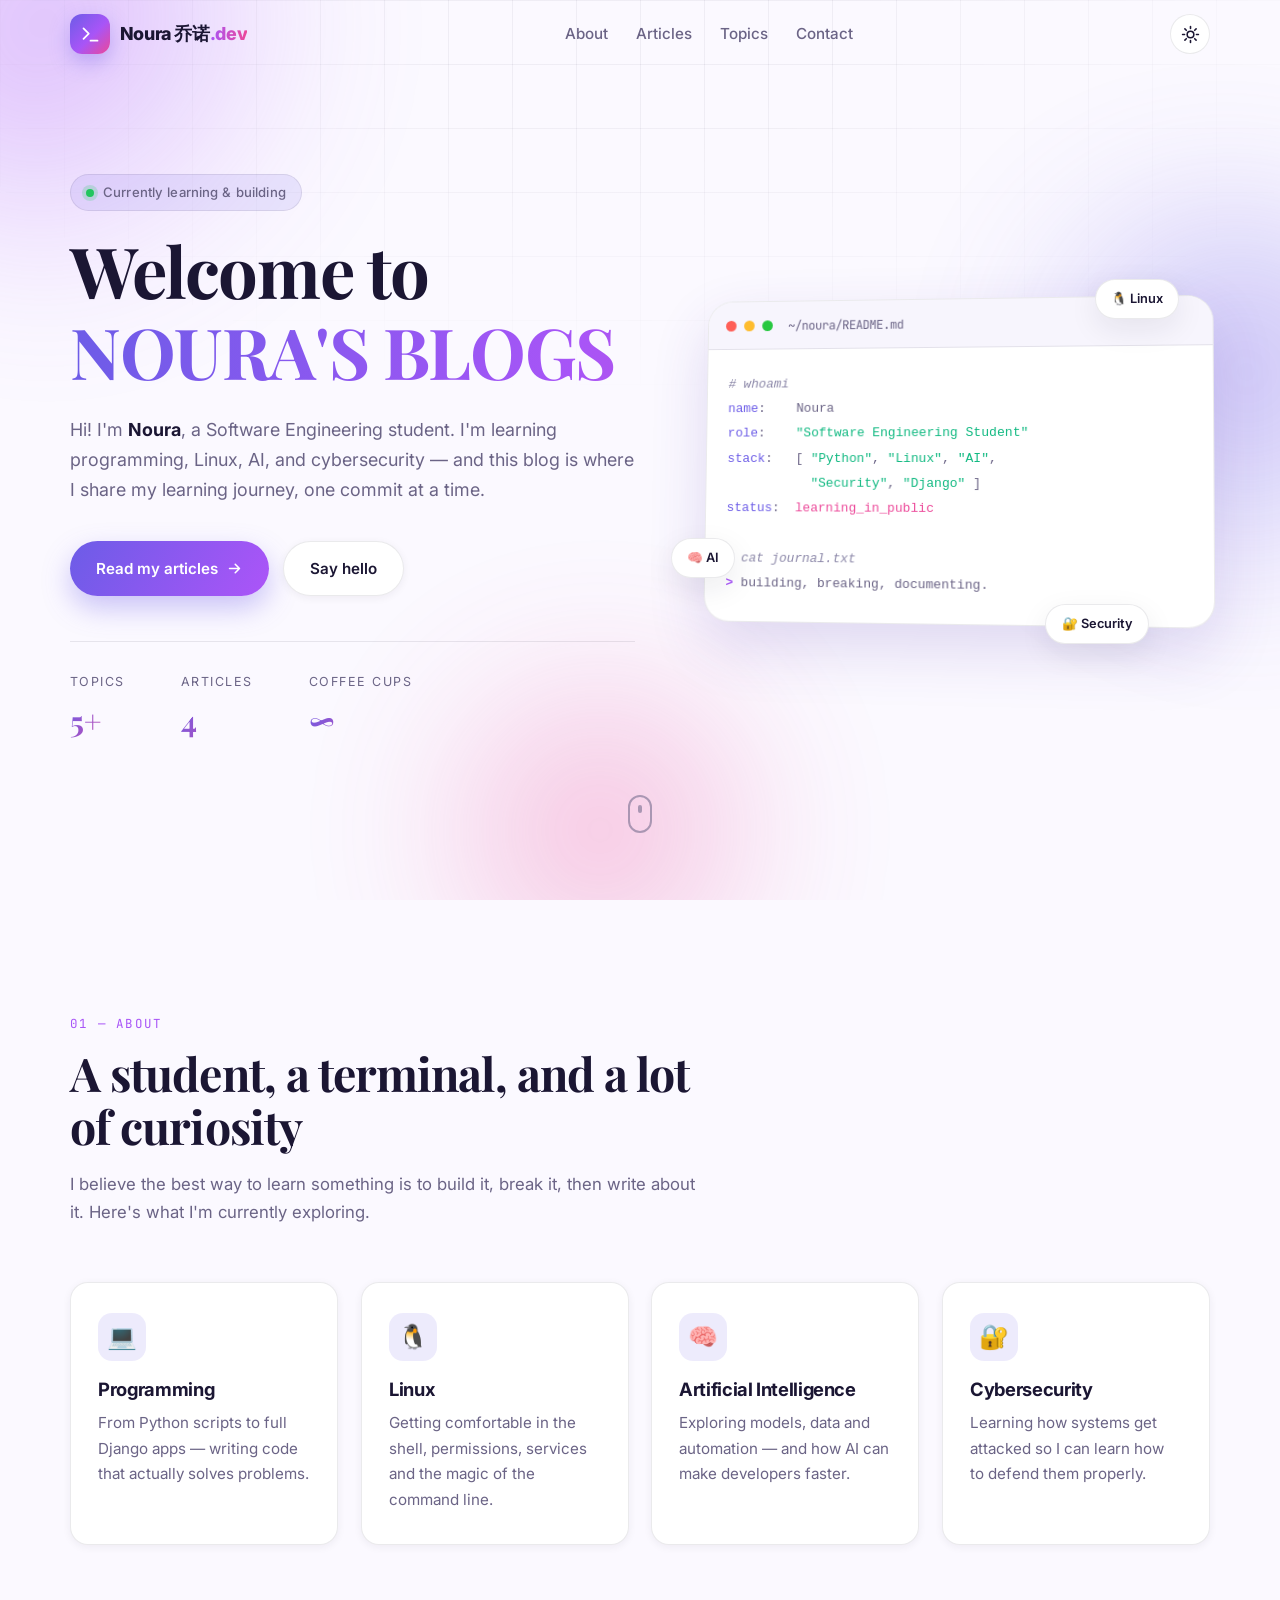
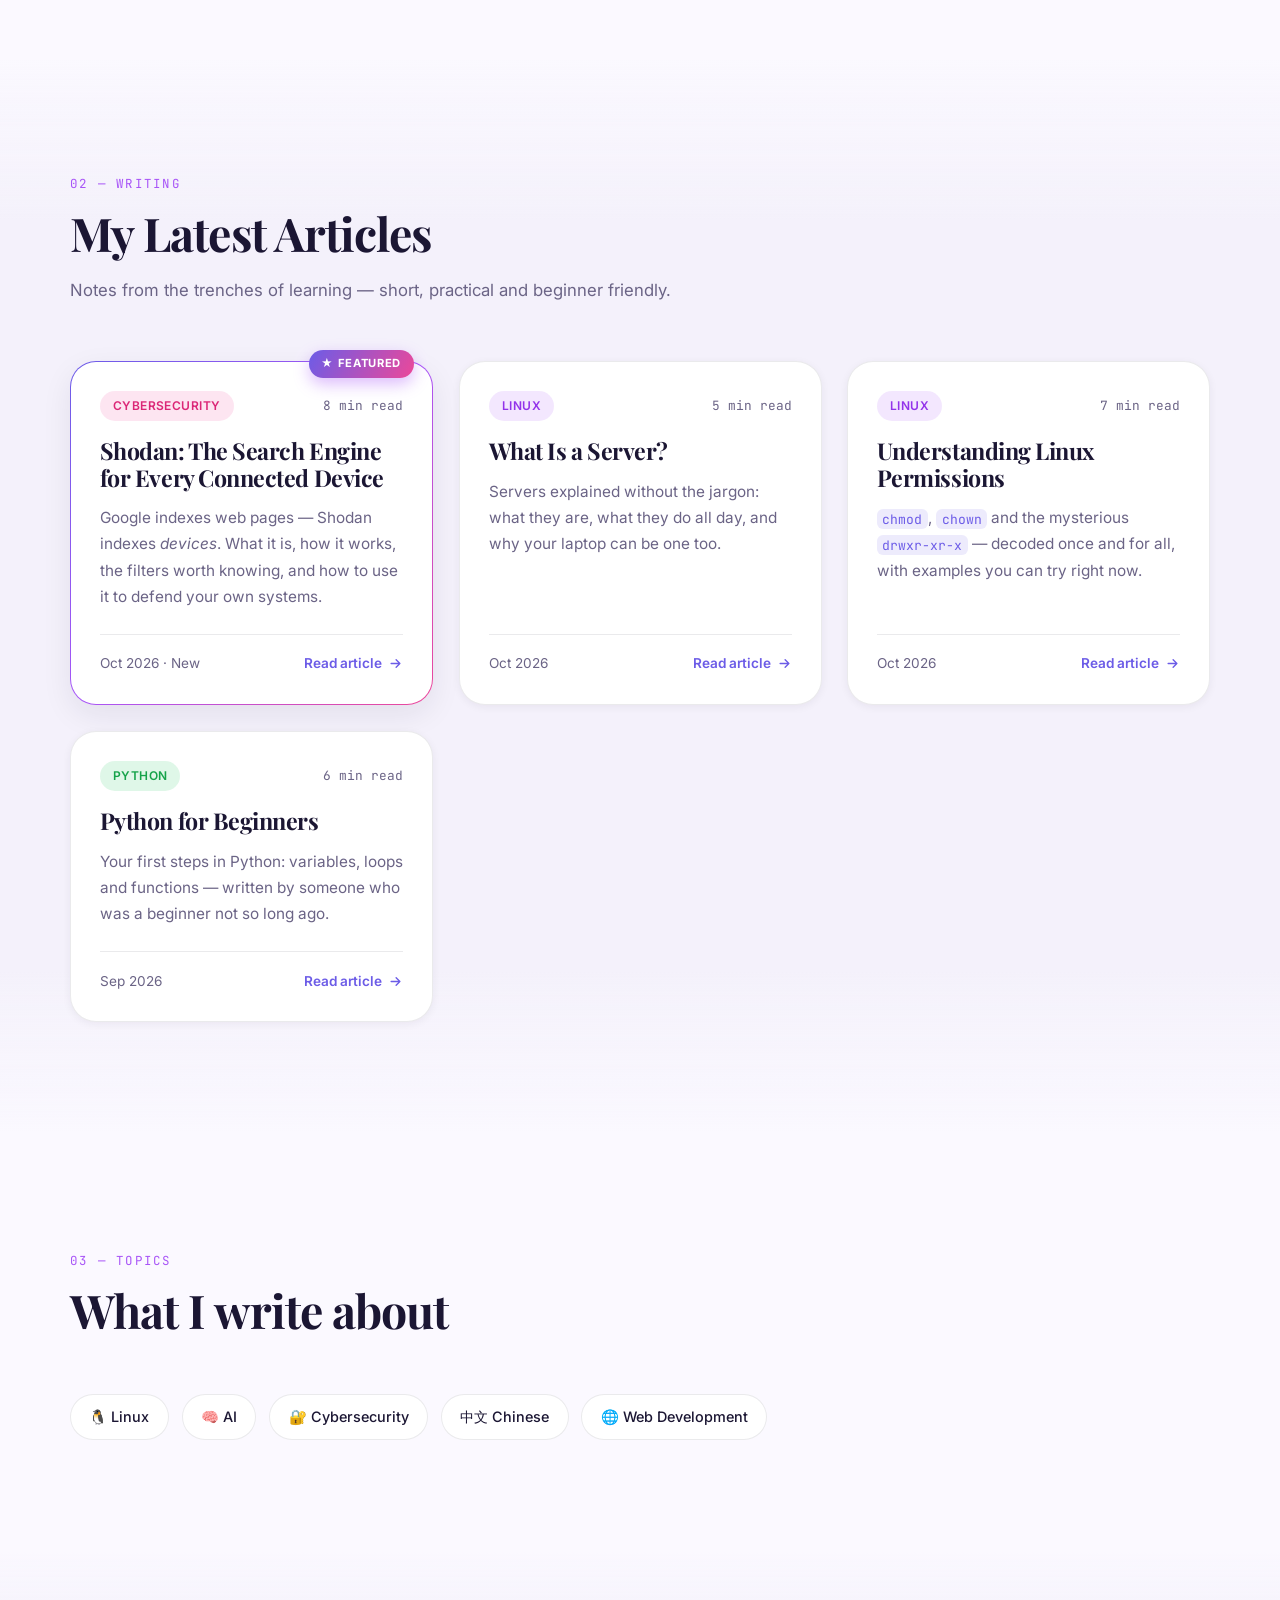
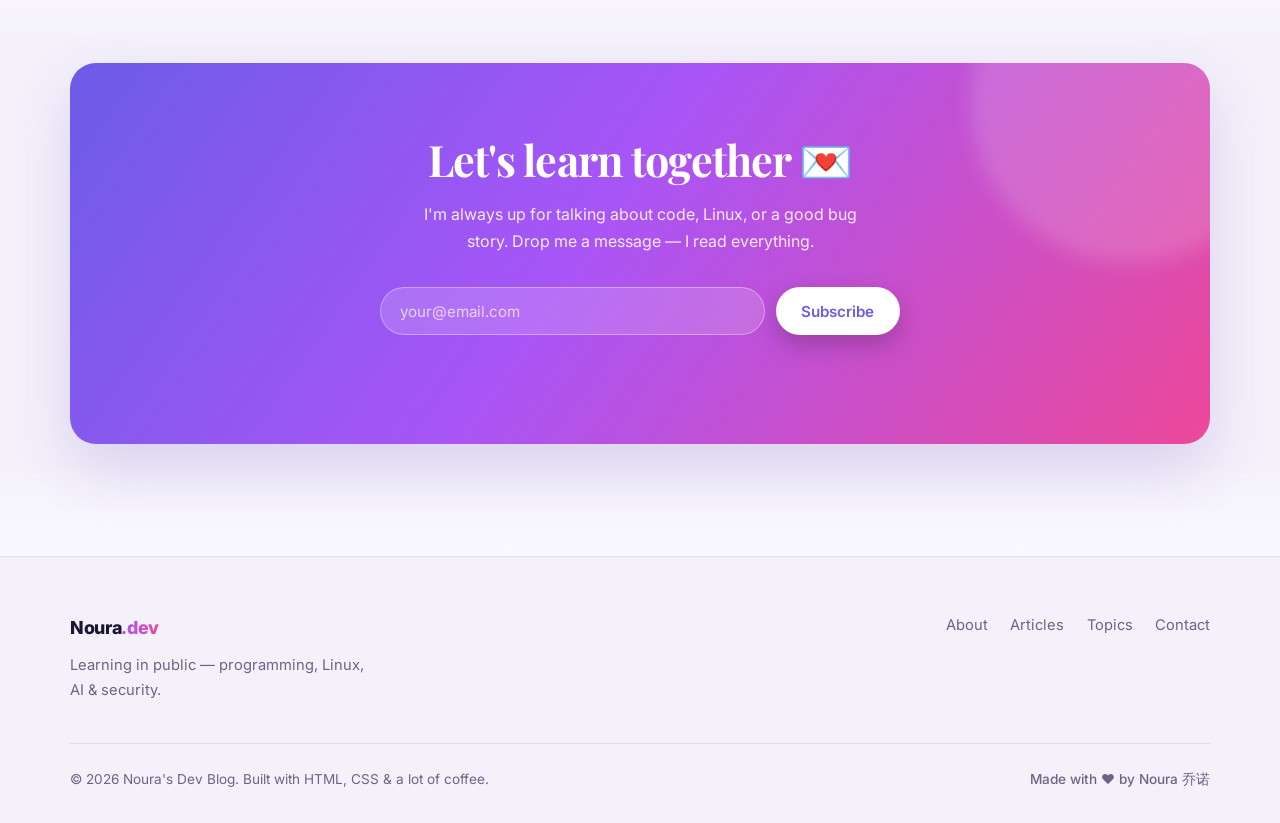
==== commit 2f0a2f97: "updates" ====
--- a/index.html
+++ b/index.html
@@ -31,7 +31,7 @@
                         <path d="M4 17l6-6-6-6"/><path d="M12 19h8"/>
                     </svg>
                 </span>
-                <span class="logo__text">Noura<span class="logo__accent">.dev</span></span>
+                <span class="logo__text">Noura 乔诺<span class="logo__accent">.dev</span></span>
             </a>
 
             <nav class="nav__links" aria-label="Main navigation">
@@ -179,7 +179,26 @@
                 </header>
 
                 <div class="posts">
-                    <article class="post reveal">
+                    <a class="post post--featured reveal" href="articles/shodan.html">
+                        <div class="post__top">
+                            <span class="tag tag--security">Cybersecurity</span>
+                            <span class="post__meta">8 min read</span>
+                        </div>
+                        <h3 class="post__title">Shodan: The Search Engine for Every Connected Device</h3>
+                        <p class="post__excerpt">
+                            Google indexes web pages — Shodan indexes <em>devices</em>.
+                            What it is, how it works, the filters worth knowing, and how to use it
+                            to defend your own systems.
+                        </p>
+                        <footer class="post__foot">
+                            <span class="post__date">Oct 2026 · New</span>
+                            <span class="post__link">Read article
+                                <svg viewBox="0 0 24 24" fill="none" stroke="currentColor" stroke-width="2.2" stroke-linecap="round" stroke-linejoin="round"><path d="M5 12h14M13 6l6 6-6 6"/></svg>
+                            </span>
+                        </footer>
+                    </a>
+
+                    <article class="post reveal reveal--delay">
                         <div class="post__top">
                             <span class="tag tag--linux">Linux</span>
                             <span class="post__meta">5 min read</span>
@@ -288,7 +307,7 @@
         </div>
         <div class="container footer__bottom">
             <p>&copy; <span id="year">2026</span> Noura's Dev Blog. Built with HTML, CSS &amp; a lot of coffee.</p>
-            <p class="footer__heart">Made with ❤️ by Noura</p>
+            <p class="footer__heart">Made with ❤️ by Noura 乔诺</p>
         </div>
     </footer>
 
--- a/styles.css
+++ b/styles.css
@@ -569,6 +569,29 @@
     transition: transform .35s var(--ease), box-shadow .35s var(--ease);
 }
 .post:hover { transform: translateY(-10px); box-shadow: var(--shadow-lg); }
+.post--featured {
+    position: relative;
+    cursor: pointer;
+    background:
+        linear-gradient(var(--surface), var(--surface)) padding-box,
+        linear-gradient(135deg, var(--brand), var(--brand-2) 50%, var(--brand-3)) border-box;
+    border: 1px solid transparent;
+    box-shadow: var(--shadow);
+}
+.post--featured::after {
+    content: "★ Featured";
+    position: absolute;
+    top: -12px; right: 18px;
+    padding: .28rem .8rem;
+    border-radius: 999px;
+    font-size: .7rem;
+    font-weight: 700;
+    letter-spacing: .06em;
+    text-transform: uppercase;
+    color: #fff;
+    background: linear-gradient(120deg, var(--brand), var(--brand-3));
+    box-shadow: 0 6px 16px rgba(168, 85, 247, .4);
+}
 .post__top {
     display: flex;
     align-items: center;
@@ -759,6 +782,326 @@
 }
 .footer__heart { font-weight: 500; }
 
+/* ---------- 12b. Article page ---------- */
+.progress {
+    position: fixed;
+    top: 0; left: 0;
+    z-index: 120;
+    width: 100%;
+    height: 3px;
+    background: transparent;
+}
+.progress__bar {
+    display: block;
+    width: 0;
+    height: 100%;
+    background: linear-gradient(90deg, var(--brand), var(--brand-2) 50%, var(--brand-3));
+    box-shadow: 0 0 12px rgba(168, 85, 247, .7);
+    transition: width .1s linear;
+}
+
+.article-hero { padding: clamp(2.5rem, 6vw, 4.5rem) 0 1rem; }
+.back-link {
+    display: inline-flex;
+    align-items: center;
+    gap: .45rem;
+    font-size: .88rem;
+    font-weight: 500;
+    color: var(--text-muted);
+    padding: .4rem .9rem .4rem .6rem;
+    border-radius: 999px;
+    border: 1px solid var(--border);
+    background: var(--surface);
+    transition: color .25s var(--ease), border-color .25s var(--ease), transform .25s var(--ease);
+}
+.back-link svg { width: 15px; height: 15px; transition: transform .25s var(--ease); }
+.back-link:hover { color: var(--brand); border-color: var(--brand-2); transform: translateX(-3px); }
+.back-link:hover svg { transform: translateX(-4px); }
+
+.article-hero__tags {
+    display: flex;
+    flex-wrap: wrap;
+    align-items: center;
+    gap: .7rem;
+    margin-top: 1.8rem;
+}
+.tag--security { background: rgba(236, 72, 153, .14); color: #db2777; }
+.article-meta {
+    font-family: var(--font-mono);
+    font-size: .78rem;
+    color: var(--text-muted);
+}
+
+.article-hero__title {
+    font-family: var(--font-serif);
+    font-size: clamp(2.1rem, 5vw, 3.6rem);
+    font-weight: 700;
+    margin: 1.2rem 0 0;
+    max-width: 20ch;
+}
+.article-hero__lead {
+    margin-top: 1.3rem;
+    max-width: 62ch;
+    font-size: clamp(1rem, 1.6vw, 1.13rem);
+    color: var(--text-muted);
+}
+
+.author {
+    display: inline-flex;
+    align-items: center;
+    gap: .85rem;
+    margin-top: 2rem;
+    padding: .7rem 1.3rem .7rem .7rem;
+    border-radius: 999px;
+    background: var(--surface);
+    border: 1px solid var(--border);
+    box-shadow: var(--shadow-sm);
+}
+.author__avatar {
+    display: grid;
+    place-items: center;
+    width: 42px; height: 42px;
+    border-radius: 50%;
+    font-weight: 800;
+    color: #fff;
+    background: linear-gradient(135deg, var(--brand), var(--brand-3));
+}
+.author__info { display: flex; flex-direction: column; line-height: 1.35; }
+.author__name { font-weight: 700; font-size: .95rem; }
+.author__role { font-size: .8rem; color: var(--text-muted); }
+
+.section--article { padding-top: clamp(2rem, 4vw, 3rem); }
+.article-layout {
+    display: grid;
+    grid-template-columns: 240px minmax(0, 1fr);
+    gap: clamp(1.5rem, 4vw, 3.5rem);
+    align-items: start;
+}
+
+/* Table of contents */
+.toc {
+    position: sticky;
+    top: 90px;
+    padding: 1.4rem 1.3rem;
+    border-radius: var(--radius);
+    background: var(--surface);
+    border: 1px solid var(--border);
+    box-shadow: var(--shadow-sm);
+}
+.toc__title {
+    font-size: .76rem;
+    text-transform: uppercase;
+    letter-spacing: .14em;
+    color: var(--text-muted);
+    margin-bottom: .9rem;
+}
+.toc__list { display: flex; flex-direction: column; gap: .1rem; }
+.toc__list a {
+    padding: .4rem .6rem;
+    border-radius: var(--radius-sm);
+    font-size: .88rem;
+    color: var(--text-muted);
+    border-left: 2px solid transparent;
+    transition: color .2s var(--ease), background .2s var(--ease), border-color .2s var(--ease);
+}
+.toc__list a:hover,
+.toc__list a.is-active {
+    color: var(--brand);
+    background: var(--brand-soft);
+    border-left-color: var(--brand-2);
+}
+
+/* Prose */
+.prose { max-width: 74ch; }
+.prose > * + * { margin-top: 1.15rem; }
+.prose h2 {
+    font-family: var(--font-serif);
+    font-size: clamp(1.5rem, 2.6vw, 2rem);
+    font-weight: 700;
+    margin-top: 3rem;
+    padding-top: .4rem;
+    scroll-margin-top: 100px;
+}
+.prose h2::before {
+    content: "";
+    display: block;
+    width: 42px; height: 4px;
+    margin-bottom: .9rem;
+    border-radius: 2px;
+    background: linear-gradient(90deg, var(--brand), var(--brand-3));
+}
+.prose p { color: var(--text-muted); font-size: 1.02rem; }
+.prose strong { color: var(--text); }
+.prose em { font-style: italic; }
+.prose a { color: var(--brand); text-decoration: underline; text-underline-offset: 3px; }
+.prose code {
+    font-family: var(--font-mono);
+    font-size: .86em;
+    padding: .12rem .4rem;
+    border-radius: 6px;
+    background: var(--brand-soft);
+    color: var(--brand);
+}
+
+/* Code block */
+.code {
+    margin: 1.5rem 0;
+    padding: 1.2rem 1.35rem;
+    border-radius: var(--radius);
+    background: var(--surface);
+    border: 1px solid var(--border);
+    box-shadow: var(--shadow-sm);
+    overflow-x: auto;
+    font-family: var(--font-mono);
+    font-size: .85rem;
+    line-height: 1.8;
+    color: var(--text-muted);
+}
+.code--inline { margin: .9rem 0 .3rem; }
+.code code { background: none; color: inherit; padding: 0; font-size: inherit; }
+
+/* Steps / lists */
+.steps, .checklist {
+    display: flex;
+    flex-direction: column;
+    gap: .85rem;
+    counter-reset: step;
+}
+.steps li, .checklist li {
+    position: relative;
+    padding-left: 2.2rem;
+    color: var(--text-muted);
+}
+.steps li {
+    counter-increment: step;
+}
+.steps li::before {
+    content: counter(step);
+    position: absolute;
+    left: 0; top: .1rem;
+    display: grid;
+    place-items: center;
+    width: 26px; height: 26px;
+    border-radius: 50%;
+    font-size: .78rem;
+    font-weight: 700;
+    color: #fff;
+    background: linear-gradient(135deg, var(--brand), var(--brand-2));
+}
+.checklist li::before {
+    content: "▸";
+    position: absolute;
+    left: .3rem; top: 0;
+    color: var(--brand-2);
+    font-weight: 700;
+}
+
+/* Callouts */
+.callout {
+    display: flex;
+    gap: .9rem;
+    padding: 1.1rem 1.3rem;
+    border-radius: var(--radius);
+    border: 1px solid var(--border);
+    background: var(--surface-2);
+    font-size: .95rem;
+    color: var(--text-muted);
+    margin: 1.8rem 0;
+}
+.callout__icon { font-size: 1.25rem; line-height: 1.4; }
+.callout strong { color: var(--text); }
+.callout--note { border-left: 4px solid var(--brand); }
+.callout--tip  { border-left: 4px solid #10b981; }
+.callout--warn { border-left: 4px solid #f59e0b; }
+
+/* Figure */
+.figure {
+    display: grid;
+    grid-template-columns: 1fr auto 1fr;
+    gap: 1rem;
+    align-items: center;
+    margin: 2rem 0;
+}
+.figure__box {
+    padding: 1.2rem;
+    border-radius: var(--radius);
+    background: var(--surface);
+    border: 1px solid var(--border);
+    box-shadow: var(--shadow-sm);
+    text-align: center;
+}
+.figure__box--accent {
+    background: linear-gradient(135deg, var(--brand-soft), transparent);
+    border-color: var(--brand-2);
+}
+.figure__label {
+    display: block;
+    font-weight: 700;
+    margin-bottom: .4rem;
+}
+.figure__box p { font-size: .88rem; color: var(--text-muted); }
+.figure__arrow {
+    font-family: var(--font-mono);
+    font-size: .78rem;
+    color: var(--text-muted);
+}
+
+/* Table */
+.table-wrap {
+    margin: 1.8rem 0;
+    border-radius: var(--radius);
+    border: 1px solid var(--border);
+    background: var(--surface);
+    box-shadow: var(--shadow-sm);
+    overflow-x: auto;
+}
+.table { width: 100%; border-collapse: collapse; font-size: .92rem; min-width: 480px; }
+.table th, .table td {
+    padding: .8rem 1.1rem;
+    text-align: left;
+    border-bottom: 1px solid var(--border);
+}
+.table th {
+    font-size: .76rem;
+    text-transform: uppercase;
+    letter-spacing: .1em;
+    color: var(--text-muted);
+    background: var(--surface-2);
+}
+.table tbody tr:last-child td { border-bottom: 0; }
+.table tbody tr:hover { background: var(--surface-2); }
+.table td:first-child, .table td:last-child { font-family: var(--font-mono); font-size: .84rem; }
+
+/* Glossary */
+.glossary {
+    display: grid;
+    grid-template-columns: repeat(auto-fit, minmax(240px, 1fr));
+    gap: 1rem;
+    margin: 1.5rem 0 0;
+}
+.glossary > div {
+    padding: 1.1rem 1.2rem;
+    border-radius: var(--radius);
+    background: var(--surface);
+    border: 1px solid var(--border);
+    transition: transform .25s var(--ease), border-color .25s var(--ease);
+}
+.glossary > div:hover { transform: translateY(-4px); border-color: var(--brand-2); }
+.glossary dt { font-weight: 700; font-size: .95rem; }
+.glossary dd { margin: .35rem 0 0; font-size: .9rem; color: var(--text-muted); }
+
+/* Share row */
+.share {
+    display: flex;
+    flex-wrap: wrap;
+    align-items: center;
+    gap: .9rem;
+    margin-top: 3.5rem;
+    padding-top: 2rem;
+    border-top: 1px solid var(--border);
+}
+.share__label { font-weight: 600; margin-right: auto; }
+
 /* ---------- 13. Scroll reveal ---------- */
 .reveal {
     opacity: 0;
@@ -772,6 +1115,21 @@
 .reveal--delay-3 { transition-delay: .36s; }
 
 /* ---------- 14. Responsive ---------- */
+@media (max-width: 980px) {
+    .article-layout { grid-template-columns: 1fr; }
+    .toc {
+        position: static;
+        order: -1;
+    }
+    .toc__list {
+        display: grid;
+        grid-template-columns: repeat(auto-fit, minmax(200px, 1fr));
+        gap: .2rem .6rem;
+    }
+    .figure { grid-template-columns: 1fr; }
+    .figure__arrow { text-align: center; }
+}
+
 @media (max-width: 900px) {
     .hero__inner { grid-template-columns: 1fr; }
     .hero__card { order: -1; }
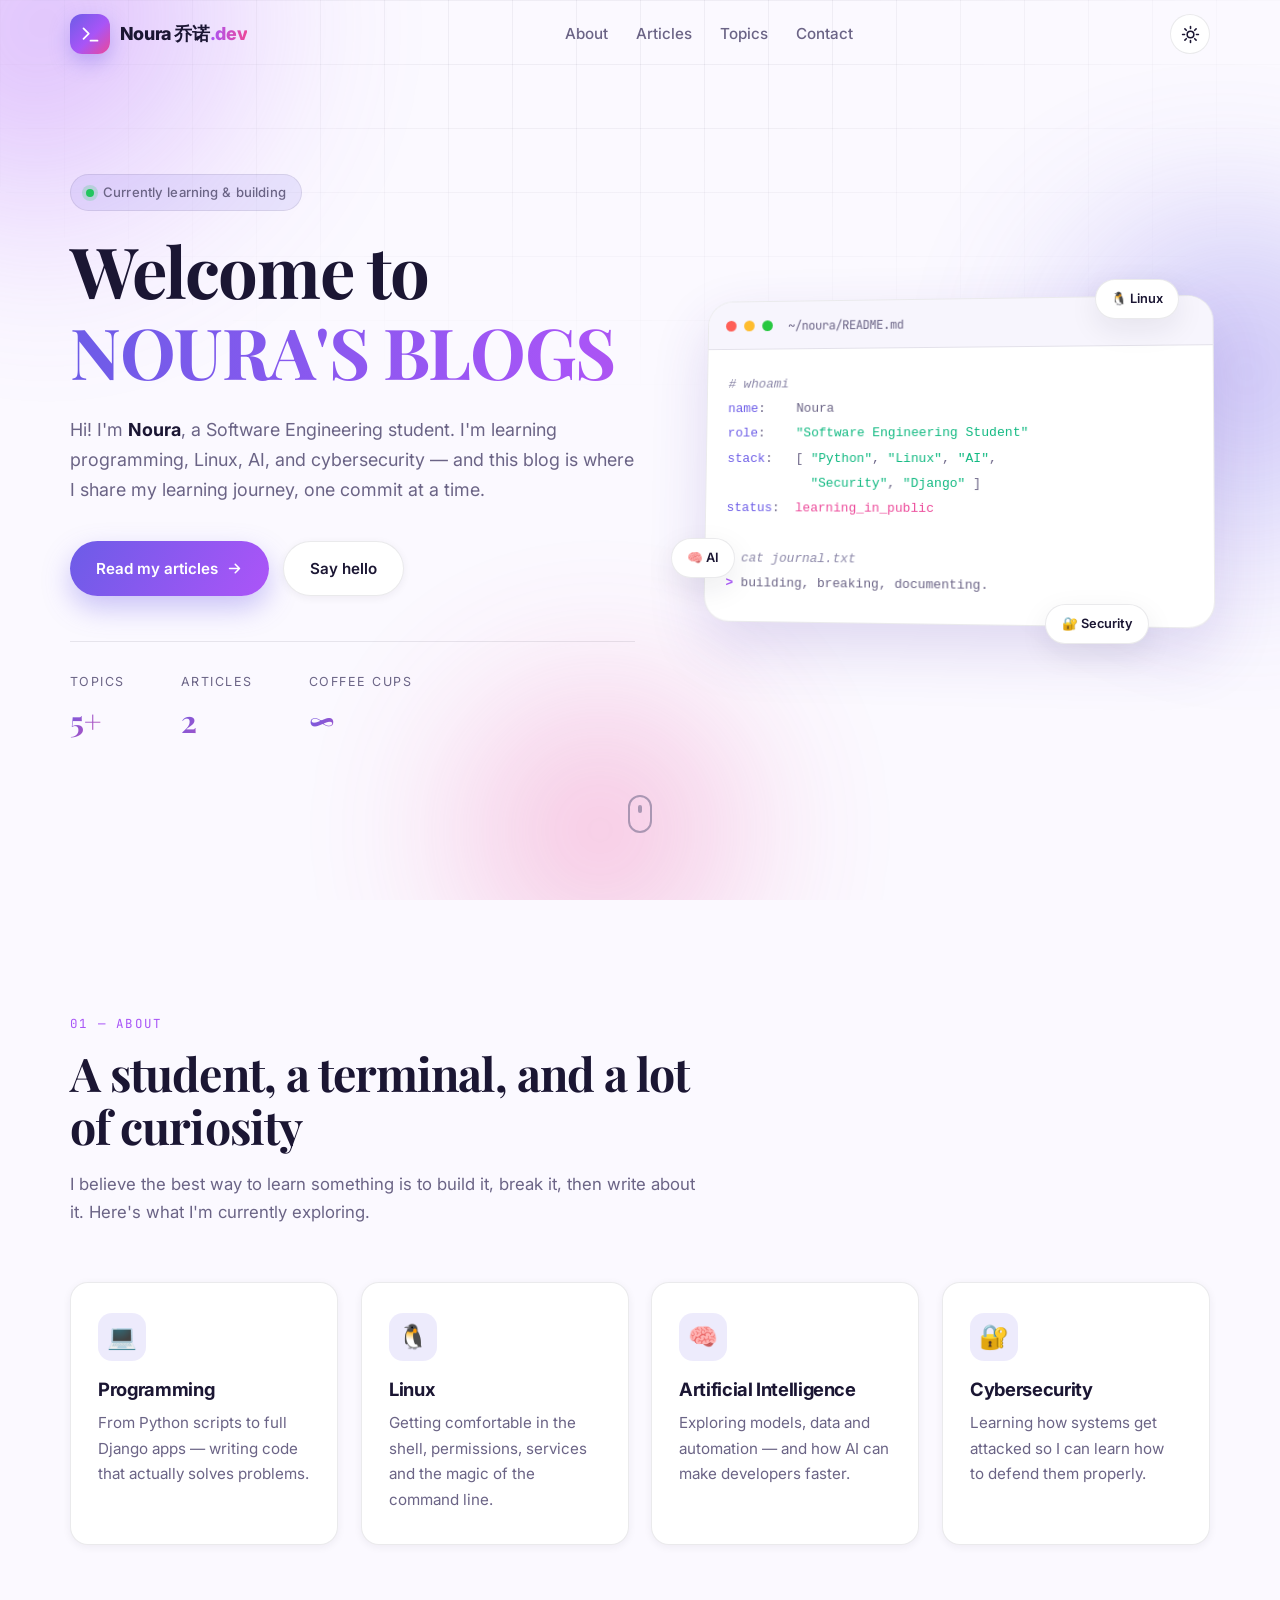
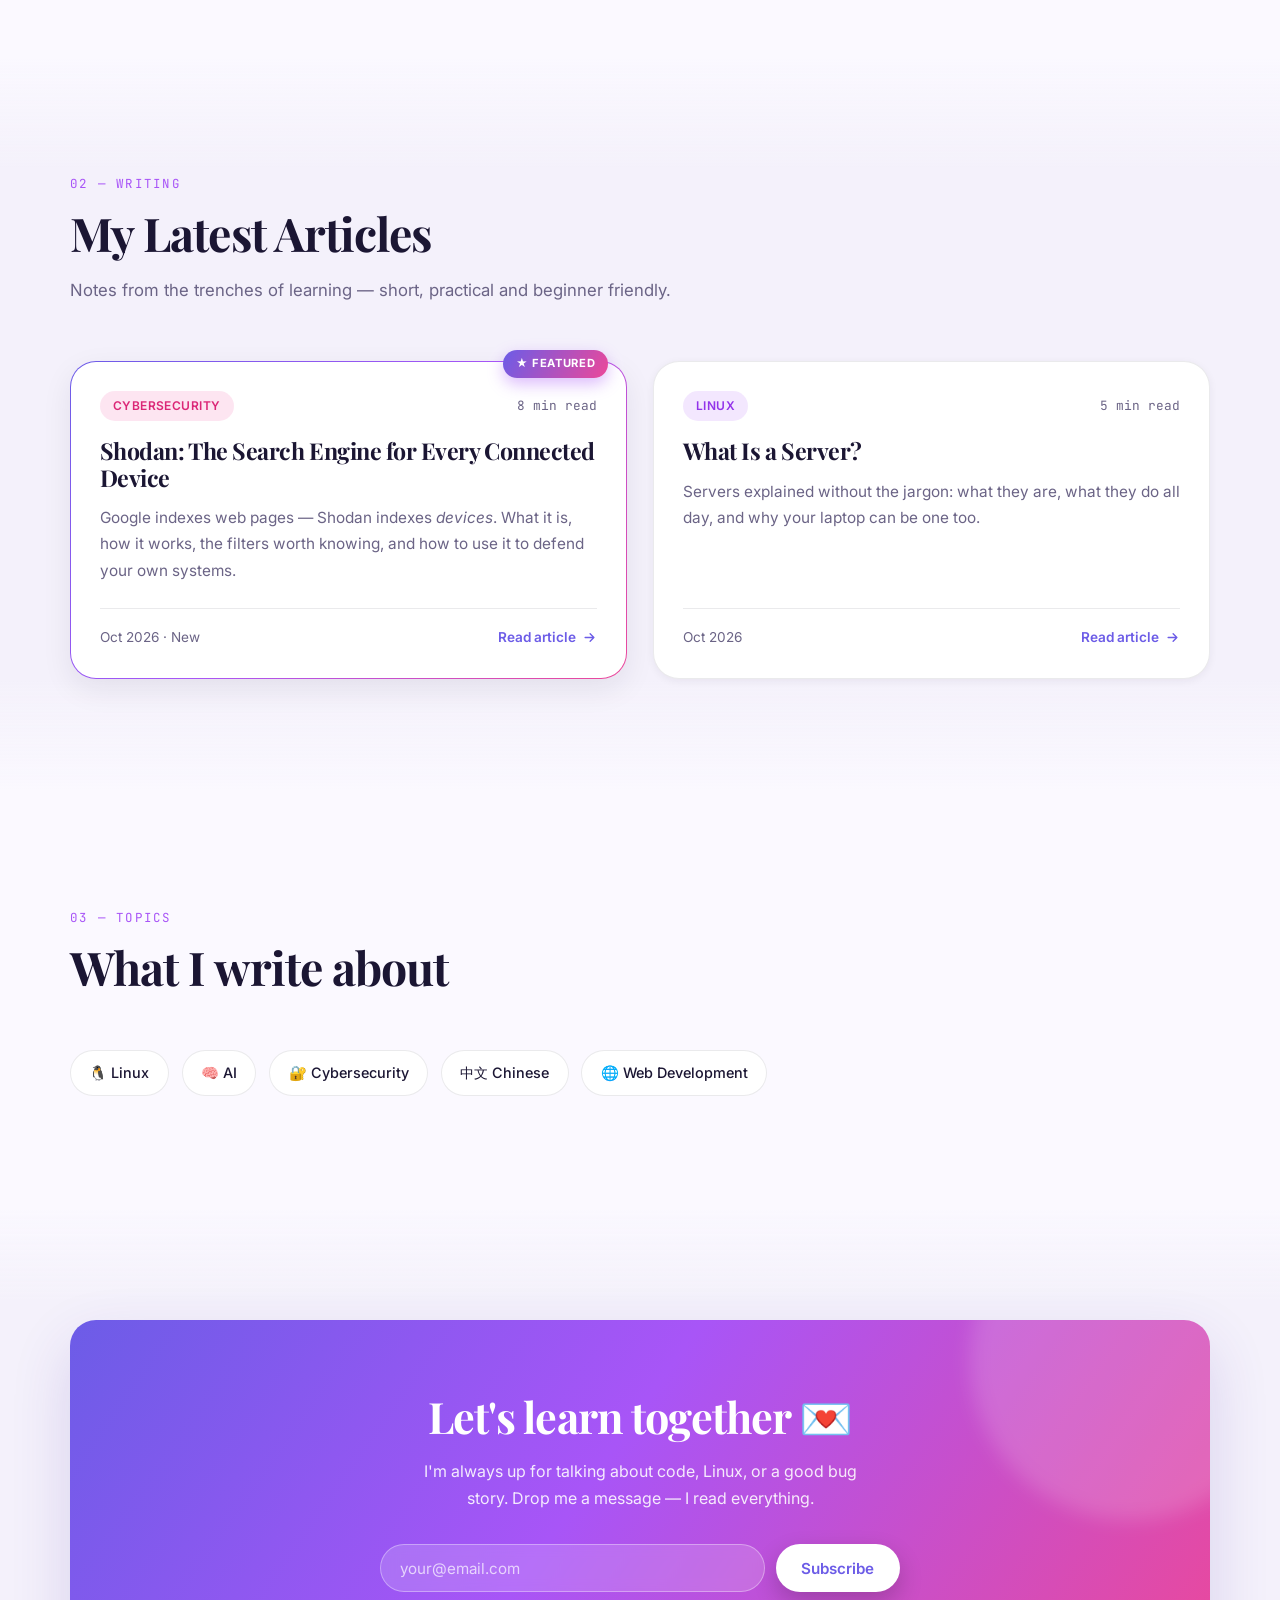
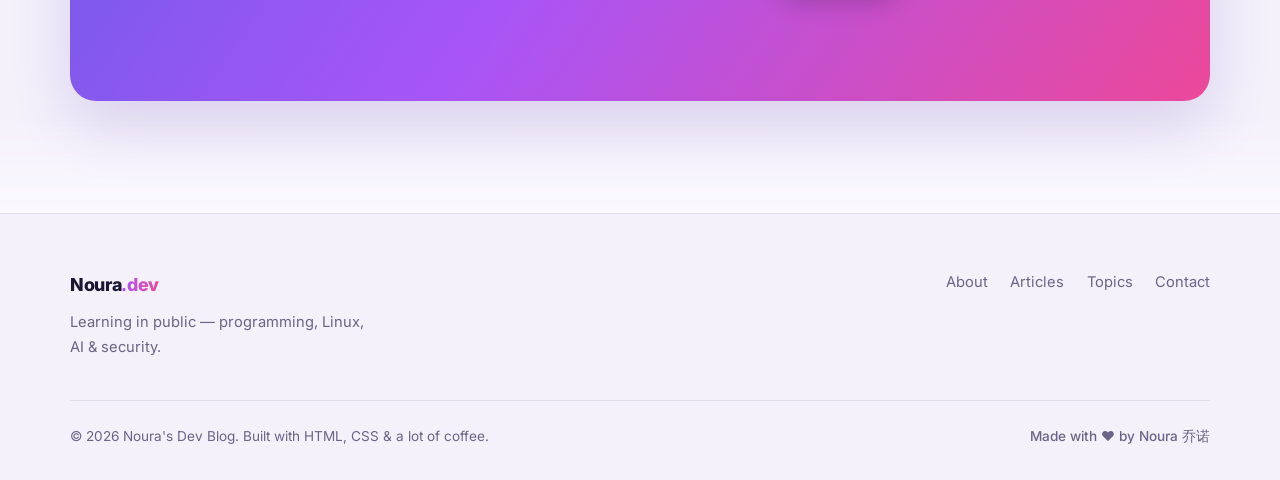
==== commit 8b538adf: "add note section" ====
--- a/index.html
+++ b/index.html
@@ -215,42 +215,6 @@
                             </span>
                         </footer>
                     </article>
-
-                    <article class="post reveal reveal--delay">
-                        <div class="post__top">
-                            <span class="tag tag--linux">Linux</span>
-                            <span class="post__meta">7 min read</span>
-                        </div>
-                        <h3 class="post__title"><a href="#">Understanding Linux Permissions</a></h3>
-                        <p class="post__excerpt">
-                            <code>chmod</code>, <code>chown</code> and the mysterious <code>drwxr-xr-x</code> —
-                            decoded once and for all, with examples you can try right now.
-                        </p>
-                        <footer class="post__foot">
-                            <span class="post__date">Oct 2026</span>
-                            <span class="post__link">Read article
-                                <svg viewBox="0 0 24 24" fill="none" stroke="currentColor" stroke-width="2.2" stroke-linecap="round" stroke-linejoin="round"><path d="M5 12h14M13 6l6 6-6 6"/></svg>
-                            </span>
-                        </footer>
-                    </article>
-
-                    <article class="post reveal reveal--delay-2">
-                        <div class="post__top">
-                            <span class="tag tag--python">Python</span>
-                            <span class="post__meta">6 min read</span>
-                        </div>
-                        <h3 class="post__title"><a href="#">Python for Beginners</a></h3>
-                        <p class="post__excerpt">
-                            Your first steps in Python: variables, loops and functions — written by someone
-                            who was a beginner not so long ago.
-                        </p>
-                        <footer class="post__foot">
-                            <span class="post__date">Sep 2026</span>
-                            <span class="post__link">Read article
-                                <svg viewBox="0 0 24 24" fill="none" stroke="currentColor" stroke-width="2.2" stroke-linecap="round" stroke-linejoin="round"><path d="M5 12h14M13 6l6 6-6 6"/></svg>
-                            </span>
-                        </footer>
-                    </article>
                 </div>
             </div>
         </section>
--- a/styles.css
+++ b/styles.css
@@ -930,6 +930,38 @@
     border-radius: 2px;
     background: linear-gradient(90deg, var(--brand), var(--brand-3));
 }
+.prose h3 {
+    position: relative;
+    margin-top: 2.2rem;
+    padding-left: 1.1rem;
+    font-size: 1.14rem;
+    font-weight: 700;
+    color: var(--text);
+    scroll-margin-top: 100px;
+}
+.prose h3::before {
+    content: "";
+    position: absolute;
+    left: 0; top: .55em;
+    width: 6px; height: 6px;
+    border-radius: 50%;
+    background: linear-gradient(135deg, var(--brand), var(--brand-3));
+}
+.prose h3 + * { margin-top: .7rem; }
+
+/* Notes notebook area */
+.note-date {
+    display: inline-block;
+    margin-left: .4rem;
+    font-family: var(--font-mono);
+    font-size: .48em;
+    font-weight: 500;
+    letter-spacing: .04em;
+    color: var(--text-muted);
+    vertical-align: middle;
+}
+.prose .prose { max-width: none; }
+
 .prose p { color: var(--text-muted); font-size: 1.02rem; }
 .prose strong { color: var(--text); }
 .prose em { font-style: italic; }
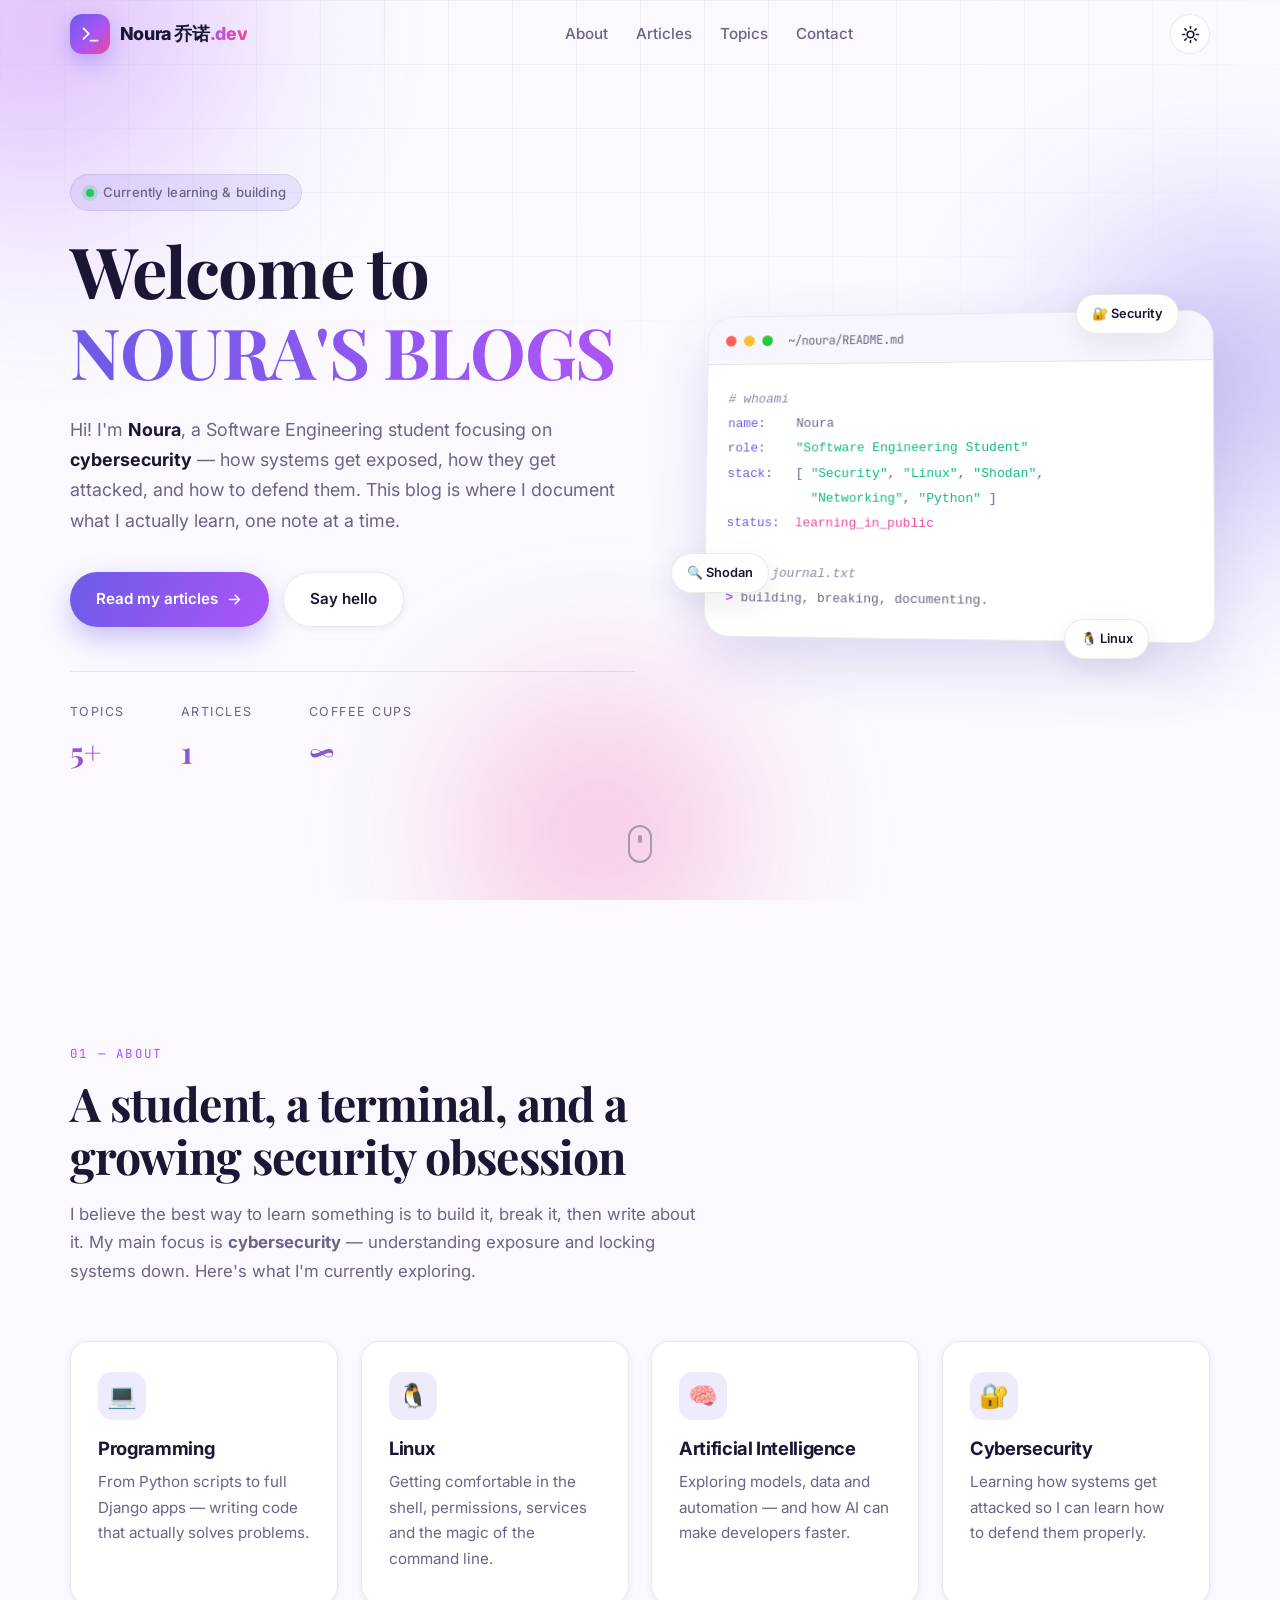
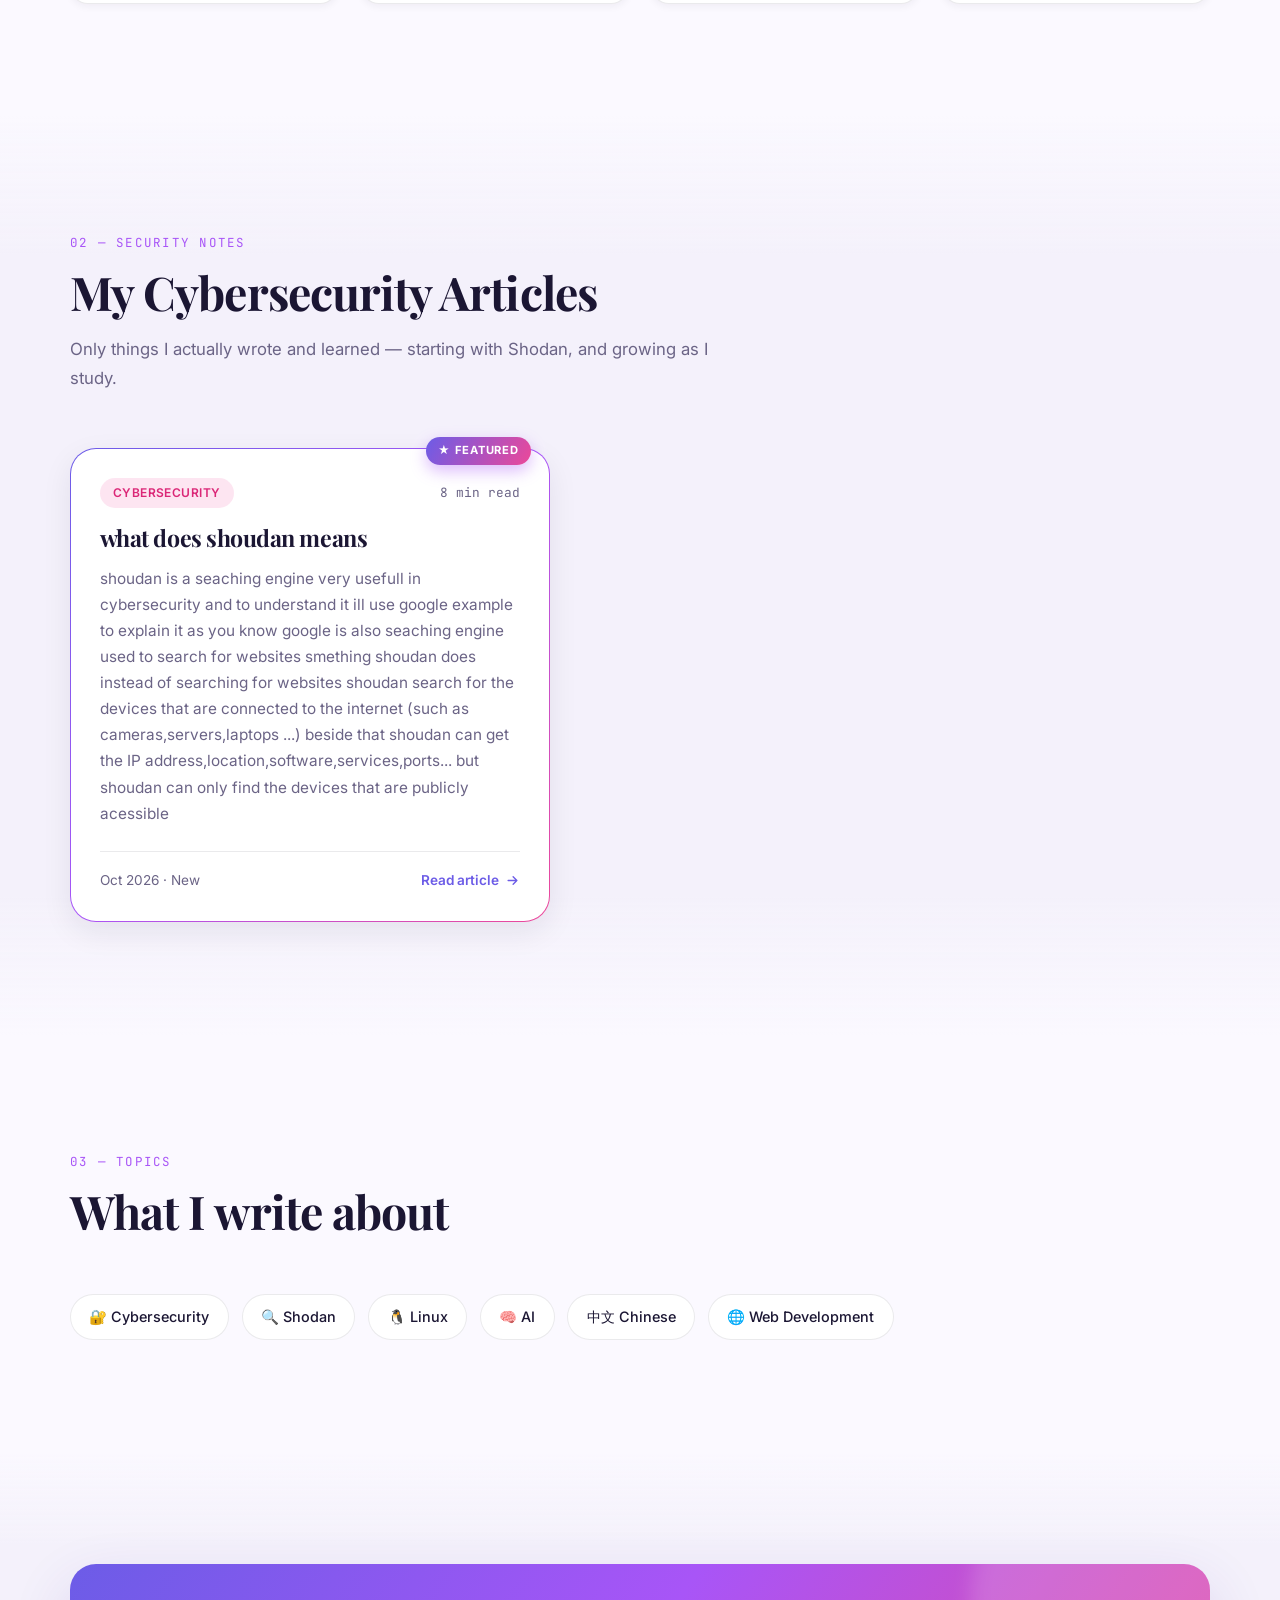
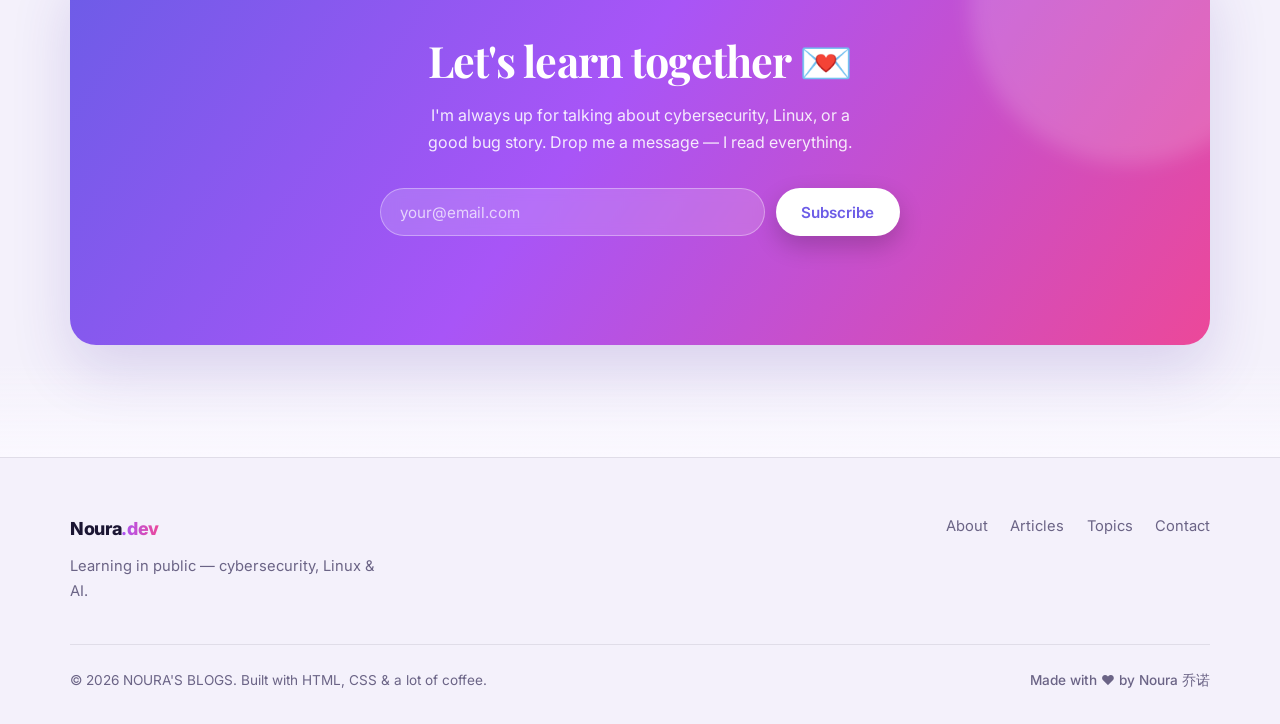
==== commit d1d58383: "chnage article" ====
--- a/index.html
+++ b/index.html
@@ -3,8 +3,8 @@
 <head>
     <meta charset="UTF-8">
     <meta name="viewport" content="width=device-width, initial-scale=1.0">
-    <meta name="description" content="Noura's Dev Blog — a software engineering student's journey through programming, Linux, AI and cybersecurity.">
-    <title>NOURA'S BLOGS ✦ Learn · Build · Share</title>
+    <meta name="description" content="Noura's cybersecurity blog — a software engineering student learning security in public: Shodan, Linux, networking and defensive security notes.">
+    <title>NOURA'S BLOGS ✦ Cybersecurity · Linux · Learning in public</title>
 
     <link rel="preconnect" href="https://fonts.googleapis.com">
     <link rel="preconnect" href="https://fonts.gstatic.com" crossorigin>
@@ -74,9 +74,10 @@
                     </h1>
 
                     <p class="hero__lead">
-                        Hi! I'm <strong>Noura</strong>, a Software Engineering student.
-                        I'm learning programming, Linux, AI, and cybersecurity —
-                        and this blog is where I share my learning journey, one commit at a time.
+                        Hi! I'm <strong>Noura</strong>, a Software Engineering student
+                        focusing on <strong>cybersecurity</strong> — how systems get exposed,
+                        how they get attacked, and how to defend them.
+                        This blog is where I document what I actually learn, one note at a time.
                     </p>
 
                     <div class="hero__cta">
@@ -94,7 +95,7 @@
                             <dt>Topics</dt><dd>5+</dd>
                         </div>
                         <div class="stat">
-                            <dt>Articles</dt><dd id="statArticles">3</dd>
+                            <dt>Articles</dt><dd id="statArticles">1</dd>
                         </div>
                         <div class="stat">
                             <dt>Coffee cups</dt><dd>&#8734;</dd>
@@ -113,17 +114,17 @@
                         <pre class="card-window__body"><code><span class="tok-c"># whoami</span>
 <span class="tok-k">name</span>:    Noura
 <span class="tok-k">role</span>:    <span class="tok-s">"Software Engineering Student"</span>
-<span class="tok-k">stack</span>:   [ <span class="tok-s">"Python"</span>, <span class="tok-s">"Linux"</span>, <span class="tok-s">"AI"</span>,
-           <span class="tok-s">"Security"</span>, <span class="tok-s">"Django"</span> ]
+<span class="tok-k">stack</span>:   [ <span class="tok-s">"Security"</span>, <span class="tok-s">"Linux"</span>, <span class="tok-s">"Shodan"</span>,
+           <span class="tok-s">"Networking"</span>, <span class="tok-s">"Python"</span> ]
 <span class="tok-k">status</span>:  <span class="tok-b">learning_in_public</span>
 
 <span class="tok-c">$ cat journal.txt</span>
 <span class="tok-o">&gt;</span> building, breaking, documenting.</code></pre>
                     </div>
 
-                    <div class="float-chip float-chip--1">🐧 Linux</div>
-                    <div class="float-chip float-chip--2">🧠 AI</div>
-                    <div class="float-chip float-chip--3">🔐 Security</div>
+                    <div class="float-chip float-chip--1">🔐 Security</div>
+                    <div class="float-chip float-chip--2">🔍 Shodan</div>
+                    <div class="float-chip float-chip--3">🐧 Linux</div>
                 </div>
             </div>
 
@@ -137,10 +138,11 @@
             <div class="container">
                 <header class="section__head reveal">
                     <span class="eyebrow">01 — About</span>
-                    <h2 class="section__title">A student, a terminal, and a lot of curiosity</h2>
+                    <h2 class="section__title">A student, a terminal, and a growing security obsession</h2>
                     <p class="section__sub">
                         I believe the best way to learn something is to build it, break it, then write about it.
-                        Here's what I'm currently exploring.
+                        My main focus is <strong>cybersecurity</strong> — understanding exposure and locking
+                        systems down. Here's what I'm currently exploring.
                     </p>
                 </header>
 
@@ -173,22 +175,24 @@
         <section class="section section--tinted" id="articles">
             <div class="container">
                 <header class="section__head reveal">
-                    <span class="eyebrow">02 — Writing</span>
-                    <h2 class="section__title">My Latest Articles</h2>
-                    <p class="section__sub">Notes from the trenches of learning — short, practical and beginner friendly.</p>
+                    <span class="eyebrow">02 — Security notes</span>
+                    <h2 class="section__title">My Cybersecurity Articles</h2>
+                    <p class="section__sub">Only things I actually wrote and learned — starting with Shodan, and growing as I study.</p>
                 </header>
 
                 <div class="posts">
-                    <a class="post post--featured reveal" href="articles/shodan.html">
+                    <a class="post post--featured reveal" href="articles/CyberSecurity.html">
                         <div class="post__top">
                             <span class="tag tag--security">Cybersecurity</span>
                             <span class="post__meta">8 min read</span>
                         </div>
-                        <h3 class="post__title">Shodan: The Search Engine for Every Connected Device</h3>
+                        <h3 class="post__title">what does shoudan means</h3>
                         <p class="post__excerpt">
-                            Google indexes web pages — Shodan indexes <em>devices</em>.
-                            What it is, how it works, the filters worth knowing, and how to use it
-                            to defend your own systems.
+                           shoudan is a seaching engine very usefull in cybersecurity and to understand it ill use google example to explain it 
+                           as you know google is also seaching engine used to search for websites smething shoudan does instead of searching for websites shoudan
+                           search for the devices that are connected to the internet (such as cameras,servers,laptops ...)
+                           beside that shoudan can get the IP address,location,software,services,ports... but shoudan can only find the devices that are publicly 
+                           acessible 
                         </p>
                         <footer class="post__foot">
                             <span class="post__date">Oct 2026 · New</span>
@@ -197,24 +201,6 @@
                             </span>
                         </footer>
                     </a>
-
-                    <article class="post reveal reveal--delay">
-                        <div class="post__top">
-                            <span class="tag tag--linux">Linux</span>
-                            <span class="post__meta">5 min read</span>
-                        </div>
-                        <h3 class="post__title"><a href="#">What Is a Server?</a></h3>
-                        <p class="post__excerpt">
-                            Servers explained without the jargon: what they are, what they do all day,
-                            and why your laptop can be one too.
-                        </p>
-                        <footer class="post__foot">
-                            <span class="post__date">Oct 2026</span>
-                            <span class="post__link">Read article
-                                <svg viewBox="0 0 24 24" fill="none" stroke="currentColor" stroke-width="2.2" stroke-linecap="round" stroke-linejoin="round"><path d="M5 12h14M13 6l6 6-6 6"/></svg>
-                            </span>
-                        </footer>
-                    </article>
                 </div>
             </div>
         </section>
@@ -227,9 +213,10 @@
                     <h2 class="section__title">What I write about</h2>
                 </header>
                 <div class="chips reveal">
+                    <span class="chip">🔐 Cybersecurity</span>
+                    <span class="chip">🔍 Shodan</span>
                     <span class="chip">🐧 Linux</span>
                     <span class="chip">🧠 AI</span>
-                    <span class="chip">🔐 Cybersecurity</span>
                     <span class="chip">中文 Chinese</span>
                     <span class="chip">🌐 Web Development</span>
                 </div>
@@ -242,7 +229,7 @@
                 <div class="cta reveal">
                     <h2 class="cta__title">Let's learn together 💌</h2>
                     <p class="cta__sub">
-                        I'm always up for talking about code, Linux, or a good bug story.
+                        I'm always up for talking about cybersecurity, Linux, or a good bug story.
                         Drop me a message — I read everything.
                     </p>
                     <form class="cta__form" id="subscribeForm" novalidate>
@@ -260,7 +247,7 @@
         <div class="container footer__inner">
             <div class="footer__brand">
                 <span class="logo__text">Noura<span class="logo__accent">.dev</span></span>
-                <p>Learning in public — programming, Linux, AI &amp; security.</p>
+                <p>Learning in public — cybersecurity, Linux &amp; AI.</p>
             </div>
             <nav class="footer__links" aria-label="Footer navigation">
                 <a href="#about">About</a>
@@ -270,7 +257,7 @@
             </nav>
         </div>
         <div class="container footer__bottom">
-            <p>&copy; <span id="year">2026</span> Noura's Dev Blog. Built with HTML, CSS &amp; a lot of coffee.</p>
+            <p>&copy; <span id="year">2026</span> NOURA'S BLOGS. Built with HTML, CSS &amp; a lot of coffee.</p>
             <p class="footer__heart">Made with ❤️ by Noura 乔诺</p>
         </div>
     </footer>
--- a/styles.css
+++ b/styles.css
@@ -569,6 +569,9 @@
     transition: transform .35s var(--ease), box-shadow .35s var(--ease);
 }
 .post:hover { transform: translateY(-10px); box-shadow: var(--shadow-lg); }
+/* Keep a single card from stretching across the whole grid */
+.posts .post:only-child { max-width: 480px; }
+
 .post--featured {
     position: relative;
     cursor: pointer;
